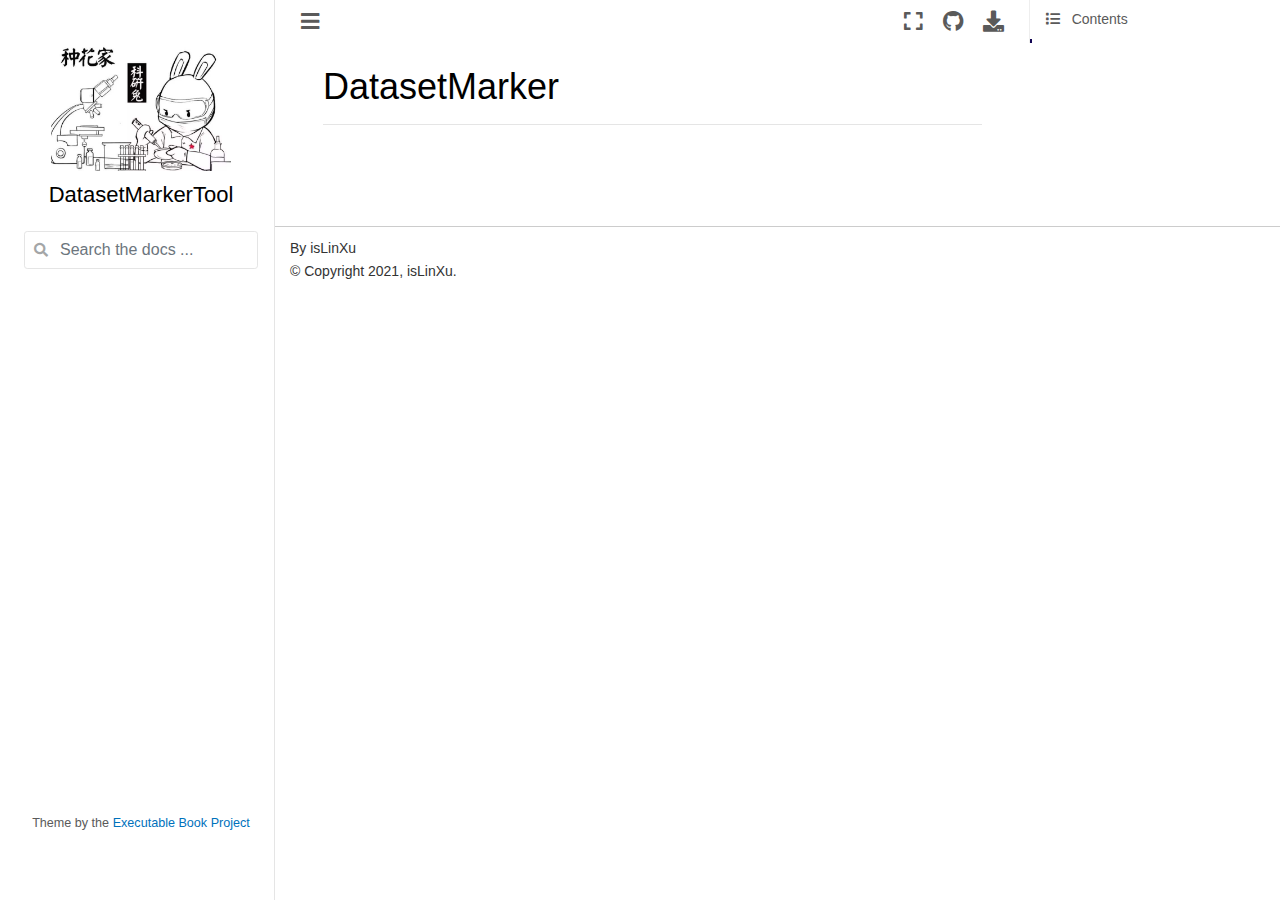
==== docs/index.html @ a0cf16d3 "docs/" ====
<!DOCTYPE html>

<html>
  <head>
    <meta charset="utf-8" />
    <meta name="viewport" content="width=device-width, initial-scale=1.0" /><meta name="generator" content="Docutils 0.17.1: http://docutils.sourceforge.net/" />

    <title>DatasetMarker &#8212; DatasetMarkerTool</title>
    
  <!-- Loaded before other Sphinx assets -->
  <link href="_static/styles/theme.css?digest=1999514e3f237ded88cf" rel="stylesheet">
<link href="_static/styles/pydata-sphinx-theme.css?digest=1999514e3f237ded88cf" rel="stylesheet">

    
  <link rel="stylesheet"
    href="_static/vendor/fontawesome/5.13.0/css/all.min.css">
  <link rel="preload" as="font" type="font/woff2" crossorigin
    href="_static/vendor/fontawesome/5.13.0/webfonts/fa-solid-900.woff2">
  <link rel="preload" as="font" type="font/woff2" crossorigin
    href="_static/vendor/fontawesome/5.13.0/webfonts/fa-brands-400.woff2">

    <link rel="stylesheet" type="text/css" href="_static/pygments.css" />
    <link rel="stylesheet" href="_static/styles/sphinx-book-theme.css?digest=5115cc725059bd94278eecd172e13a965bf8f5a9" type="text/css" />
    <link rel="stylesheet" type="text/css" href="_static/mystnb.css" />
    <link rel="stylesheet" type="text/css" href="_static/togglebutton.css" />
    <link rel="stylesheet" type="text/css" href="_static/plot_directive.css" />
    
  <!-- Pre-loaded scripts that we'll load fully later -->
  <link rel="preload" as="script" href="_static/scripts/pydata-sphinx-theme.js?digest=1999514e3f237ded88cf">

    <script data-url_root="./" id="documentation_options" src="_static/documentation_options.js"></script>
    <script src="_static/jquery.js"></script>
    <script src="_static/underscore.js"></script>
    <script src="_static/doctools.js"></script>
    <script>let toggleHintShow = 'Click to show';</script>
    <script>let toggleHintHide = 'Click to hide';</script>
    <script>let toggleOpenOnPrint = 'true';</script>
    <script src="_static/togglebutton.js"></script>
    <script src="_static/scripts/sphinx-book-theme.js?digest=9c920249402e914e316237a7dbc6769907cce411"></script>
    <script>var togglebuttonSelector = '.toggle, .admonition.dropdown, .tag_hide_input div.cell_input, .tag_hide-input div.cell_input, .tag_hide_output div.cell_output, .tag_hide-output div.cell_output, .tag_hide_cell.cell, .tag_hide-cell.cell';</script>
    <link rel="shortcut icon" href="_static/panda.png"/>
    <link rel="index" title="Index" href="genindex.html" />
    <link rel="search" title="Search" href="search.html" />
    <meta name="viewport" content="width=device-width, initial-scale=1" />
    <meta name="docsearch:language" content="None">
    

    <!-- Google Analytics -->
    
  </head>
  <body data-spy="scroll" data-target="#bd-toc-nav" data-offset="60">
<!-- Checkboxes to toggle the left sidebar -->
<input type="checkbox" class="sidebar-toggle" name="__navigation" id="__navigation" aria-label="Toggle navigation sidebar">
<label class="overlay overlay-navbar" for="__navigation">
    <div class="visually-hidden">Toggle navigation sidebar</div>
</label>
<!-- Checkboxes to toggle the in-page toc -->
<input type="checkbox" class="sidebar-toggle" name="__page-toc" id="__page-toc" aria-label="Toggle in-page Table of Contents">
<label class="overlay overlay-pagetoc" for="__page-toc">
    <div class="visually-hidden">Toggle in-page Table of Contents</div>
</label>
<!-- Headers at the top -->
<div class="announcement header-item noprint"></div>
<div class="header header-item noprint"></div>

    
    <div class="container-fluid" id="banner"></div>

    

    <div class="container-xl">
      <div class="row">
          
<!-- Sidebar -->
<div class="bd-sidebar noprint" id="site-navigation">
    <div class="bd-sidebar__content">
        <div class="bd-sidebar__top"><div class="navbar-brand-box">
    <a class="navbar-brand text-wrap" href="#">
      
        <!-- `logo` is deprecated in Sphinx 4.0, so remove this when we stop supporting 3 -->
        
      
      
      <img src="_static/logo.png" class="logo" alt="logo">
      
      
      <h1 class="site-logo" id="site-title">DatasetMarkerTool</h1>
      
    </a>
</div><form class="bd-search d-flex align-items-center" action="search.html" method="get">
  <i class="icon fas fa-search"></i>
  <input type="search" class="form-control" name="q" id="search-input" placeholder="Search the docs ..." aria-label="Search the docs ..." autocomplete="off" >
</form><nav class="bd-links" id="bd-docs-nav" aria-label="Main">
    <div class="bd-toc-item active">
        
    </div>
</nav></div>
        <div class="bd-sidebar__bottom">
             <!-- To handle the deprecated key -->
            
            <div class="navbar_extra_footer">
            Theme by the <a href="https://ebp.jupyterbook.org">Executable Book Project</a>
            </div>
            
        </div>
    </div>
    <div id="rtd-footer-container"></div>
</div>


          


          
<!-- A tiny helper pixel to detect if we've scrolled -->
<div class="sbt-scroll-pixel-helper"></div>
<!-- Main content -->
<div class="col py-0 content-container">
    
    <div class="header-article row sticky-top noprint">
        



<div class="col py-1 d-flex header-article-main">
    <div class="header-article__left">
        
        <label for="__navigation"
  class="headerbtn"
  data-toggle="tooltip"
data-placement="right"
title="Toggle navigation"
>
  

<span class="headerbtn__icon-container">
  <i class="fas fa-bars"></i>
  </span>

</label>

        
    </div>
    <div class="header-article__right">
<button onclick="toggleFullScreen()"
  class="headerbtn"
  data-toggle="tooltip"
data-placement="bottom"
title="Fullscreen mode"
>
  

<span class="headerbtn__icon-container">
  <i class="fas fa-expand"></i>
  </span>

</button>

<div class="menu-dropdown menu-dropdown-repository-buttons">
  <button class="headerbtn menu-dropdown__trigger"
      aria-label="Source repositories">
      <i class="fab fa-github"></i>
  </button>
  <div class="menu-dropdown__content">
    <ul>
      <li>
        <a href="https://github.com/isLinXu/survey-read-notes"
   class="headerbtn"
   data-toggle="tooltip"
data-placement="left"
title="Source repository"
>
  

<span class="headerbtn__icon-container">
  <i class="fab fa-github"></i>
  </span>
<span class="headerbtn__text-container">repository</span>
</a>

      </li>
      
      <li>
        <a href="https://github.com/isLinXu/survey-read-notes/issues/new?title=Issue%20on%20page%20%2Findex.html&body=Your%20issue%20content%20here."
   class="headerbtn"
   data-toggle="tooltip"
data-placement="left"
title="Open an issue"
>
  

<span class="headerbtn__icon-container">
  <i class="fas fa-lightbulb"></i>
  </span>
<span class="headerbtn__text-container">open issue</span>
</a>

      </li>
      
      <li>
        <a href="https://github.com/isLinXu/survey-read-notes/edit/master/index.md"
   class="headerbtn"
   data-toggle="tooltip"
data-placement="left"
title="Edit this page"
>
  

<span class="headerbtn__icon-container">
  <i class="fas fa-pencil-alt"></i>
  </span>
<span class="headerbtn__text-container">suggest edit</span>
</a>

      </li>
      
    </ul>
  </div>
</div>

<div class="menu-dropdown menu-dropdown-download-buttons">
  <button class="headerbtn menu-dropdown__trigger"
      aria-label="Download this page">
      <i class="fas fa-download"></i>
  </button>
  <div class="menu-dropdown__content">
    <ul>
      <li>
        <a href="_sources/index.md.txt"
   class="headerbtn"
   data-toggle="tooltip"
data-placement="left"
title="Download source file"
>
  

<span class="headerbtn__icon-container">
  <i class="fas fa-file"></i>
  </span>
<span class="headerbtn__text-container">.md</span>
</a>

      </li>
      
      <li>
        
<button onclick="printPdf(this)"
  class="headerbtn"
  data-toggle="tooltip"
data-placement="left"
title="Print to PDF"
>
  

<span class="headerbtn__icon-container">
  <i class="fas fa-file-pdf"></i>
  </span>
<span class="headerbtn__text-container">.pdf</span>
</button>

      </li>
      
    </ul>
  </div>
</div>
<label for="__page-toc"
  class="headerbtn headerbtn-page-toc"
  
>
  

<span class="headerbtn__icon-container">
  <i class="fas fa-list"></i>
  </span>

</label>

    </div>
</div>

<!-- Table of contents -->
<div class="col-md-3 bd-toc show noprint">
    <div class="tocsection onthispage pt-5 pb-3">
        <i class="fas fa-list"></i> Contents
    </div>
    <nav id="bd-toc-nav" aria-label="Page">
        <ul class="visible nav section-nav flex-column">
 <li class="toc-h2 nav-item toc-entry">
  <a class="reference internal nav-link" href="#id1">
  </a>
 </li>
</ul>

    </nav>
</div>
    </div>
    <div class="article row">
        <div class="col pl-md-3 pl-lg-5 content-container">
            <!-- Table of contents that is only displayed when printing the page -->
            <div id="jb-print-docs-body" class="onlyprint">
                <h1>DatasetMarker</h1>
                <!-- Table of contents -->
                <div id="print-main-content">
                    <div id="jb-print-toc">
                        
                        <div>
                            <h2> Contents </h2>
                        </div>
                        <nav aria-label="Page">
                            <ul class="visible nav section-nav flex-column">
 <li class="toc-h2 nav-item toc-entry">
  <a class="reference internal nav-link" href="#id1">
  </a>
 </li>
</ul>

                        </nav>
                    </div>
                </div>
            </div>
            <main id="main-content" role="main">
                
              <div>
                
  <section id="datasetmarker">
<h1>DatasetMarker<a class="headerlink" href="#datasetmarker" title="Permalink to this headline">#</a></h1>
<hr class="docutils" />
<section id="id1">
<h2><a class="headerlink" href="#id1" title="Permalink to this headline">#</a></h2>
<div class="toctree-wrapper compound">
</div>
</section>
</section>


              </div>
              
            </main>
            <footer class="footer-article noprint">
                
    <!-- Previous / next buttons -->
<div class='prev-next-area'>
</div>
            </footer>
        </div>
    </div>
    <div class="footer-content row">
        <footer class="col footer"><p>
  
    By isLinXu<br/>
  
      &copy; Copyright 2021, isLinXu.<br/>
</p>
        </footer>
    </div>
    
</div>


      </div>
    </div>
  
  <!-- Scripts loaded after <body> so the DOM is not blocked -->
  <script src="_static/scripts/pydata-sphinx-theme.js?digest=1999514e3f237ded88cf"></script>


  </body>
</html>
---- docs/_static/styles/theme.css ----
/* Provided by Sphinx's 'basic' theme, and included in the final set of assets */
@import "../basic.css";

:root {
  /*****************************************************************************
  * Theme config
  **/
  --pst-header-height: 60px;

  /*****************************************************************************
  * Font size
  **/
  --pst-font-size-base: 15px; /* base font size - applied at body / html level */

  /* heading font sizes */
  --pst-font-size-h1: 36px;
  --pst-font-size-h2: 32px;
  --pst-font-size-h3: 26px;
  --pst-font-size-h4: 21px;
  --pst-font-size-h5: 18px;
  --pst-font-size-h6: 16px;

  /* smaller then heading font sizes*/
  --pst-font-size-milli: 12px;

  --pst-sidebar-font-size: 0.9em;
  --pst-sidebar-caption-font-size: 0.9em;

  /*****************************************************************************
  * Font family
  **/
  /* These are adapted from https://systemfontstack.com/ */
  --pst-font-family-base-system: -apple-system, BlinkMacSystemFont, Segoe UI,
    "Helvetica Neue", Arial, sans-serif, Apple Color Emoji, Segoe UI Emoji,
    Segoe UI Symbol;
  --pst-font-family-monospace-system: "SFMono-Regular", Menlo, Consolas, Monaco,
    Liberation Mono, Lucida Console, monospace;

  --pst-font-family-base: var(--pst-font-family-base-system);
  --pst-font-family-heading: var(--pst-font-family-base);
  --pst-font-family-monospace: var(--pst-font-family-monospace-system);

  /*****************************************************************************
  * Color
  *
  * Colors are defined in rgb string way, "red, green, blue"
  **/
  --pst-color-primary: 19, 6, 84;
  --pst-color-success: 40, 167, 69;
  --pst-color-info: 0, 123, 255; /*23, 162, 184;*/
  --pst-color-warning: 255, 193, 7;
  --pst-color-danger: 220, 53, 69;
  --pst-color-text-base: 51, 51, 51;

  --pst-color-h1: var(--pst-color-primary);
  --pst-color-h2: var(--pst-color-primary);
  --pst-color-h3: var(--pst-color-text-base);
  --pst-color-h4: var(--pst-color-text-base);
  --pst-color-h5: var(--pst-color-text-base);
  --pst-color-h6: var(--pst-color-text-base);
  --pst-color-paragraph: var(--pst-color-text-base);
  --pst-color-link: 0, 91, 129;
  --pst-color-link-hover: 227, 46, 0;
  --pst-color-headerlink: 198, 15, 15;
  --pst-color-headerlink-hover: 255, 255, 255;
  --pst-color-preformatted-text: 34, 34, 34;
  --pst-color-preformatted-background: 250, 250, 250;
  --pst-color-inline-code: 232, 62, 140;

  --pst-color-active-navigation: 19, 6, 84;
  --pst-color-navbar-link: 77, 77, 77;
  --pst-color-navbar-link-hover: var(--pst-color-active-navigation);
  --pst-color-navbar-link-active: var(--pst-color-active-navigation);
  --pst-color-sidebar-link: 77, 77, 77;
  --pst-color-sidebar-link-hover: var(--pst-color-active-navigation);
  --pst-color-sidebar-link-active: var(--pst-color-active-navigation);
  --pst-color-sidebar-expander-background-hover: 244, 244, 244;
  --pst-color-sidebar-caption: 77, 77, 77;
  --pst-color-toc-link: 119, 117, 122;
  --pst-color-toc-link-hover: var(--pst-color-active-navigation);
  --pst-color-toc-link-active: var(--pst-color-active-navigation);

  /*****************************************************************************
  * Icon
  **/

  /* font awesome icons*/
  --pst-icon-check-circle: "\f058";
  --pst-icon-info-circle: "\f05a";
  --pst-icon-exclamation-triangle: "\f071";
  --pst-icon-exclamation-circle: "\f06a";
  --pst-icon-times-circle: "\f057";
  --pst-icon-lightbulb: "\f0eb";

  /*****************************************************************************
  * Admonitions
  **/

  --pst-color-admonition-default: var(--pst-color-info);
  --pst-color-admonition-note: var(--pst-color-info);
  --pst-color-admonition-attention: var(--pst-color-warning);
  --pst-color-admonition-caution: var(--pst-color-warning);
  --pst-color-admonition-warning: var(--pst-color-warning);
  --pst-color-admonition-danger: var(--pst-color-danger);
  --pst-color-admonition-error: var(--pst-color-danger);
  --pst-color-admonition-hint: var(--pst-color-success);
  --pst-color-admonition-tip: var(--pst-color-success);
  --pst-color-admonition-important: var(--pst-color-success);

  --pst-icon-admonition-default: var(--pst-icon-info-circle);
  --pst-icon-admonition-note: var(--pst-icon-info-circle);
  --pst-icon-admonition-attention: var(--pst-icon-exclamation-circle);
  --pst-icon-admonition-caution: var(--pst-icon-exclamation-triangle);
  --pst-icon-admonition-warning: var(--pst-icon-exclamation-triangle);
  --pst-icon-admonition-danger: var(--pst-icon-exclamation-triangle);
  --pst-icon-admonition-error: var(--pst-icon-times-circle);
  --pst-icon-admonition-hint: var(--pst-icon-lightbulb);
  --pst-icon-admonition-tip: var(--pst-icon-lightbulb);
  --pst-icon-admonition-important: var(--pst-icon-exclamation-circle);

  /*****************************************************************************
  * versionmodified
  **/

  --pst-color-versionmodified-default: var(--pst-color-info);
  --pst-color-versionmodified-added: var(--pst-color-success);
  --pst-color-versionmodified-changed: var(--pst-color-warning);
  --pst-color-versionmodified-deprecated: var(--pst-color-danger);

  --pst-icon-versionmodified-default: var(--pst-icon-exclamation-circle);
  --pst-icon-versionmodified-added: var(--pst-icon-exclamation-circle);
  --pst-icon-versionmodified-changed: var(--pst-icon-exclamation-circle);
  --pst-icon-versionmodified-deprecated: var(--pst-icon-exclamation-circle);
}
---- docs/_static/pygments.css ----
pre { line-height: 125%; }
td.linenos .normal { color: inherit; background-color: transparent; padding-left: 5px; padding-right: 5px; }
span.linenos { color: inherit; background-color: transparent; padding-left: 5px; padding-right: 5px; }
td.linenos .special { color: #000000; background-color: #ffffc0; padding-left: 5px; padding-right: 5px; }
span.linenos.special { color: #000000; background-color: #ffffc0; padding-left: 5px; padding-right: 5px; }
.highlight .hll { background-color: #ffffcc }
.highlight { background: #f8f8f8; }
.highlight .c { color: #8f5902; font-style: italic } /* Comment */
.highlight .err { color: #a40000; border: 1px solid #ef2929 } /* Error */
.highlight .g { color: #000000 } /* Generic */
.highlight .k { color: #204a87; font-weight: bold } /* Keyword */
.highlight .l { color: #000000 } /* Literal */
.highlight .n { color: #000000 } /* Name */
.highlight .o { color: #ce5c00; font-weight: bold } /* Operator */
.highlight .x { color: #000000 } /* Other */
.highlight .p { color: #000000; font-weight: bold } /* Punctuation */
.highlight .ch { color: #8f5902; font-style: italic } /* Comment.Hashbang */
.highlight .cm { color: #8f5902; font-style: italic } /* Comment.Multiline */
.highlight .cp { color: #8f5902; font-style: italic } /* Comment.Preproc */
.highlight .cpf { color: #8f5902; font-style: italic } /* Comment.PreprocFile */
.highlight .c1 { color: #8f5902; font-style: italic } /* Comment.Single */
.highlight .cs { color: #8f5902; font-style: italic } /* Comment.Special */
.highlight .gd { color: #a40000 } /* Generic.Deleted */
.highlight .ge { color: #000000; font-style: italic } /* Generic.Emph */
.highlight .gr { color: #ef2929 } /* Generic.Error */
.highlight .gh { color: #000080; font-weight: bold } /* Generic.Heading */
.highlight .gi { color: #00A000 } /* Generic.Inserted */
.highlight .go { color: #000000; font-style: italic } /* Generic.Output */
.highlight .gp { color: #8f5902 } /* Generic.Prompt */
.highlight .gs { color: #000000; font-weight: bold } /* Generic.Strong */
.highlight .gu { color: #800080; font-weight: bold } /* Generic.Subheading */
.highlight .gt { color: #a40000; font-weight: bold } /* Generic.Traceback */
.highlight .kc { color: #204a87; font-weight: bold } /* Keyword.Constant */
.highlight .kd { color: #204a87; font-weight: bold } /* Keyword.Declaration */
.highlight .kn { color: #204a87; font-weight: bold } /* Keyword.Namespace */
.highlight .kp { color: #204a87; font-weight: bold } /* Keyword.Pseudo */
.highlight .kr { color: #204a87; font-weight: bold } /* Keyword.Reserved */
.highlight .kt { color: #204a87; font-weight: bold } /* Keyword.Type */
.highlight .ld { color: #000000 } /* Literal.Date */
.highlight .m { color: #0000cf; font-weight: bold } /* Literal.Number */
.highlight .s { color: #4e9a06 } /* Literal.String */
.highlight .na { color: #c4a000 } /* Name.Attribute */
.highlight .nb { color: #204a87 } /* Name.Builtin */
.highlight .nc { color: #000000 } /* Name.Class */
.highlight .no { color: #000000 } /* Name.Constant */
.highlight .nd { color: #5c35cc; font-weight: bold } /* Name.Decorator */
.highlight .ni { color: #ce5c00 } /* Name.Entity */
.highlight .ne { color: #cc0000; font-weight: bold } /* Name.Exception */
.highlight .nf { color: #000000 } /* Name.Function */
.highlight .nl { color: #f57900 } /* Name.Label */
.highlight .nn { color: #000000 } /* Name.Namespace */
.highlight .nx { color: #000000 } /* Name.Other */
.highlight .py { color: #000000 } /* Name.Property */
.highlight .nt { color: #204a87; font-weight: bold } /* Name.Tag */
.highlight .nv { color: #000000 } /* Name.Variable */
.highlight .ow { color: #204a87; font-weight: bold } /* Operator.Word */
.highlight .pm { color: #000000; font-weight: bold } /* Punctuation.Marker */
.highlight .w { color: #f8f8f8 } /* Text.Whitespace */
.highlight .mb { color: #0000cf; font-weight: bold } /* Literal.Number.Bin */
.highlight .mf { color: #0000cf; font-weight: bold } /* Literal.Number.Float */
.highlight .mh { color: #0000cf; font-weight: bold } /* Literal.Number.Hex */
.highlight .mi { color: #0000cf; font-weight: bold } /* Literal.Number.Integer */
.highlight .mo { color: #0000cf; font-weight: bold } /* Literal.Number.Oct */
.highlight .sa { color: #4e9a06 } /* Literal.String.Affix */
.highlight .sb { color: #4e9a06 } /* Literal.String.Backtick */
.highlight .sc { color: #4e9a06 } /* Literal.String.Char */
.highlight .dl { color: #4e9a06 } /* Literal.String.Delimiter */
.highlight .sd { color: #8f5902; font-style: italic } /* Literal.String.Doc */
.highlight .s2 { color: #4e9a06 } /* Literal.String.Double */
.highlight .se { color: #4e9a06 } /* Literal.String.Escape */
.highlight .sh { color: #4e9a06 } /* Literal.String.Heredoc */
.highlight .si { color: #4e9a06 } /* Literal.String.Interpol */
.highlight .sx { color: #4e9a06 } /* Literal.String.Other */
.highlight .sr { color: #4e9a06 } /* Literal.String.Regex */
.highlight .s1 { color: #4e9a06 } /* Literal.String.Single */
.highlight .ss { color: #4e9a06 } /* Literal.String.Symbol */
.highlight .bp { color: #3465a4 } /* Name.Builtin.Pseudo */
.highlight .fm { color: #000000 } /* Name.Function.Magic */
.highlight .vc { color: #000000 } /* Name.Variable.Class */
.highlight .vg { color: #000000 } /* Name.Variable.Global */
.highlight .vi { color: #000000 } /* Name.Variable.Instance */
.highlight .vm { color: #000000 } /* Name.Variable.Magic */
.highlight .il { color: #0000cf; font-weight: bold } /* Literal.Number.Integer.Long */
---- docs/_static/styles/sphinx-book-theme.css ----
/*! sphinx-book-theme CSS
 * BSD 3-Clause License
 * Copyright (c) 2020, EBP
 * All rights reserved.
 *
 * This follows the 7-1 pattern described here:
 * https://sass-guidelin.es/#architecture
 */:root{--pst-font-size-base:none;--pst-color-primary:87,154,202;--pst-color-admonition-note:var(--pst-color-primary);--pst-color-admonition-default:var(--pst-color-primary);--pst-color-info:255,193,7;--pst-color-admonition-tip:var(--pst-color-info);--pst-color-admonition-hint:var(--pst-color-info);--pst-color-admonition-important:var(--pst-color-info);--pst-color-warning:245,162,82;--pst-color-danger:230,101,129;--pst-color-admonition-warning:var(--pst-color-danger);--pst-color-link:0,113,188;--sbt-font-size-regular:100%;--sbt-font-size-large:112.5%;--sbt-font-size-small-1:87.5%;--sbt-font-size-small-2:70%;--sbt-sidebar-font-size:var(--sbt-font-size-small-1);--sbt-header-article-font-size:var(--sbt-font-size-small-1);--sbt-prevnext-font-size:var(--sbt-font-size-small-1);--sbt-footer-font-size:var(--sbt-font-size-small-1)}.sbt-scroll-pixel-helper{position:absolute;width:0;height:0;top:0;left:0}.visually-hidden{clip:rect(0,0,0,0)!important;border:0!important;height:1px!important;margin:-1px!important;overflow:hidden!important;padding:0!important;position:absolute!important;white-space:nowrap!important;width:1px!important}.d-n,.onlyprint{display:none}@media print{.onlyprint{display:block!important}}@media print{.noprint{display:none!important}}.col{min-width:0}.content-container a.headerlink{opacity:0;margin-left:.2em}.content-container a.headerlink:hover{background-color:transparent;color:rgba(var(--pst-color-link),1);opacity:1!important}.content-container a,.content-container a:visited{color:rgba(var(--pst-color-link),1)}.content-container h1,.content-container h2,.content-container h3,.content-container h4,.content-container h5{color:#000}.content-container h1:hover a.headerlink,.content-container h2:hover a.headerlink,.content-container h3:hover a.headerlink,.content-container h4:hover a.headerlink,.content-container h5:hover a.headerlink{opacity:.5}.content-container h1 a.toc-backref,.content-container h2 a.toc-backref,.content-container h3 a.toc-backref,.content-container h4 a.toc-backref,.content-container h5 a.toc-backref{color:inherit}.content-container h3,.content-container h4,.content-container h5,.content-container h6{margin-top:1em}.content-container ol p,.content-container ul p{margin-bottom:0}.content-container p.centered{text-align:center}.content-container .footnote-reference,.content-container a.bibtex.internal{font-size:1em}@media print{#jb-print-docs-body{max-width:90%;margin:auto}#jb-print-docs-body h1{font-size:3em;text-align:center;margin-bottom:0}#main-content{max-width:67%!important;margin-left:5%!important;padding-top:0}#main-content h1:first-of-type{display:none}.container{min-width:0!important}h1{margin-top:1em;margin-bottom:1em}h1,h2,h3,h4{break-after:avoid;color:#000}table{break-inside:avoid}pre{word-wrap:break-word}a.headerlink{display:none}blockquote.epigraph{border:none}.footer{margin-top:1em}}body{padding-top:0!important}#main-content,#print-main-content{transition:padding .25s ease-out;padding-top:1.5em}@media (min-width:768px){#main-content{max-width:70%}}footer.footer-article{border-top:none;padding:0}footer.footer-article .prev-next-area{font-size:var(--sbt-prevnext-font-size)}footer.footer-article .prev-next-area a{margin-bottom:1em;padding-left:0;padding-right:0}@media (min-width:768px){footer.footer-article .prev-next-area{max-width:70%}}footer{font-size:var(--sbt-font-size-small-1)}.header-article{height:3em;background-color:#fff;transition:left .2s;font-size:var(--sbt-header-article-font-size)}@media (max-width:768px){.header-article{height:3.75em}}.scrolled .header-article{box-shadow:0 6px 6px -6px rgba(0,0,0,.3)}.header-article .header-article-main{height:3em}@media (max-width:768px){.header-article .header-article-main{height:3.75em}}.header-article .header-article-main .header-article__left,.header-article .header-article-main .header-article__right{display:flex;align-items:center}.header-article .header-article-main .header-article__right{margin-left:auto}.header-item{width:100%;text-align:center}.header-item:empty{display:none}.header-item.announcement{background-color:#616161;color:#fff;padding:.4em 12.5%}@media (max-width:768px){.header-item.announcement{padding:.4em 2%}}#site-navigation{padding-top:0;width:275px;font-size:var(--sbt-sidebar-font-size);top:0!important;background:#fff;border-right:1px solid rgba(0,0,0,.1);transition:margin-left .25s ease 0s,opacity .25s ease 0s,visibility .25s ease 0s;overflow-y:unset;height:100vh}@media (max-width:768px){#site-navigation{height:100%;position:fixed;width:75%;max-width:300px;font-size:1.2em;z-index:1100}}#site-navigation .bd-sidebar__content{overflow-y:auto;flex-grow:1;display:flex;flex-direction:column}#site-navigation .bd-sidebar__content::-webkit-scrollbar{width:.3rem;height:.3rem}#site-navigation .bd-sidebar__content::-webkit-scrollbar-thumb{background:#c1c1c1;border-radius:.25rem}#site-navigation .bd-sidebar__content::-webkit-scrollbar-thumb:hover{background:#a0a0a0}#site-navigation .bd-sidebar__content:not(:hover)::-webkit-scrollbar-thumb{visibility:hidden}#site-navigation .bd-sidebar__bottom,#site-navigation .bd-sidebar__top{padding:0 1rem 0 1.5rem}#site-navigation .bd-sidebar__bottom{margin-top:auto;margin-bottom:2em}#site-navigation nav ul.nav li a,#site-navigation nav ul.nav ul li a{color:#5a5a5a}#site-navigation nav ul.nav a:hover,#site-navigation nav ul.nav li.active>a,#site-navigation nav ul.nav li.active>a:hover{color:rgba(var(--pst-color-link),1)}#site-navigation nav ul.nav ul{padding-left:1rem}#site-navigation h1.site-logo{margin:.5em 0 0;font-size:1.1em;color:#000;text-align:center}#site-navigation div.navbar_extra_footer{text-align:center;font-size:.9em;color:#5a5a5a;margin-bottom:3em}#site-navigation.single-page{border-right:0}@media (min-width:768px){div.navbar-brand-box{padding-top:2em}}div.navbar-brand-box a.navbar-brand{width:100%;height:auto;flex-direction:column}div.navbar-brand-box a.navbar-brand img{display:block;height:auto;width:auto;max-height:10vh;max-width:100%;margin:0 auto}@media (min-width:768px){div.navbar-brand-box a.navbar-brand img{max-height:15vh!important}}nav.bd-links{margin-left:0;overflow-y:visible;max-height:none}nav.bd-links .toctree-l1 a,nav.bd-links p.caption{padding-left:0}.bd-toc{padding:0!important;right:-1em;height:auto;transition:margin-right .25s ease 0s,opacity .25s ease 0s,visibility .25s ease 0s}.bd-toc .toc-entry a,.bd-toc div.onthispage{color:#5a5a5a}@media (max-width:768px){.bd-toc{z-index:1100;top:0;right:0;position:fixed;height:100%;width:75%;max-width:300px;background-color:#fff;border-left:1px solid rgba(0,0,0,.1);font-size:1.4em}.bd-toc li{font-size:.8em}}.bd-toc nav{opacity:0;max-height:0;transition:opacity .2s ease,max-height .7s ease;overflow-y:hidden;background:#fff}.bd-toc nav::-webkit-scrollbar{width:.3rem;height:.3rem}.bd-toc nav::-webkit-scrollbar-thumb{background:#c1c1c1;border-radius:.25rem}.bd-toc nav::-webkit-scrollbar-thumb:hover{background:#a0a0a0}.bd-toc nav:not(:hover)::-webkit-scrollbar-thumb{visibility:hidden}.bd-toc nav a:hover,.bd-toc nav li.active>a.active{color:rgba(var(--pst-color-link),1)}.bd-toc nav li.active>a.active{border-left:2px solid rgba(var(--pst-color-link),1)}.bd-toc nav>.nav{border-left:1px solid #eee}.bd-toc nav>.nav .nav{border-left:none}.bd-toc.show nav,.bd-toc:hover nav{max-height:90vh;opacity:1;overflow-y:auto}.bd-toc.show .tocsection:after,.bd-toc:hover .tocsection:after{opacity:0}@media (max-width:768px){.bd-toc nav{max-height:90vh;opacity:1;overflow-y:auto}.bd-toc .tocsection:after{opacity:0}}.bd-toc .tocsection{padding:.5rem 0 .5rem 1rem!important}.bd-toc .tocsection:after{content:"\f107";font-family:Font Awesome\ 5 Free;font-weight:900;padding-left:.5em;transition:opacity .3s ease}.bd-toc .toc-entry a{padding:.125rem 1rem!important}.bd-toc div.editthispage{display:none}input.sidebar-toggle{display:none;position:absolute}@media (min-width:768px){input#__navigation:checked~.container-xl #site-navigation{visibility:hidden;opacity:0;margin-left:-275px}input#__navigation:checked~.container-xl #main-content{padding-left:4rem;padding-right:4rem}}@media (max-width:768px){input#__navigation:not(:checked)~.container-xl #site-navigation{visibility:hidden;opacity:0;margin-left:-75%}}@media (max-width:768px){input#__page-toc:not(:checked)~.container-xl .bd-toc{visibility:hidden;opacity:0;margin-right:-75%}}label.overlay{height:0;opacity:0;position:fixed;top:0;transition:width 0ms,height 0ms,opacity .25s ease-out;width:0}label.overlay.overlay-navbar{background-color:rgba(0,0,0,.54)}@media (max-width:768px){input:checked+label.overlay{height:100%;opacity:1;width:100%}input:checked+label.overlay.overlay-navbar{z-index:1099}input:checked+label.overlay.overlay-pagetoc{z-index:1019}}.headerbtn{justify-content:center;background-color:#fff;color:#5a5a5a;cursor:pointer;border:none;padding:.1rem .5rem;margin:0 .1rem}.headerbtn,.headerbtn span{display:flex;align-items:center}.headerbtn i,.headerbtn img{margin:auto;width:1em;text-align:center;font-size:1.5em}.menu-dropdown__content:hover,.menu-dropdown__trigger:hover+.menu-dropdown__content{visibility:visible;opacity:1}.menu-dropdown__content{position:absolute;visibility:hidden;opacity:0;transform:translateX(-75%);transition:opacity .2s ease-out;width:10rem;border-radius:.4em;box-shadow:0 3px 10px 0 rgba(0,0,0,.25);padding:.5em;background-color:#fff}.menu-dropdown__content .headerbtn{justify-content:left;padding:.1rem 0}.menu-dropdown__content ul{list-style:none;padding-left:0;margin-bottom:0}.menu-dropdown__content span{display:flex}.menu-dropdown__content span.headerbtn__icon-container{width:2em}.menu-dropdown__content span.headerbtn__text-container{flex-grow:1;margin-left:.5em}.menu-dropdown__content i,.menu-dropdown__content img{font-size:1.2em}div.header-article-main .header-article__left a,div.header-article-main .header-article__left button,div.header-article-main .header-article__left label,div.header-article-main .header-article__right a,div.header-article-main .header-article__right button,div.header-article-main .header-article__right label{color:#5a5a5a}div.header-article-main .header-article__left a:focus,div.header-article-main .header-article__left a:hover,div.header-article-main .header-article__left button:focus,div.header-article-main .header-article__left button:hover,div.header-article-main .header-article__left label:focus,div.header-article-main .header-article__left label:hover,div.header-article-main .header-article__right a:focus,div.header-article-main .header-article__right a:hover,div.header-article-main .header-article__right button:focus,div.header-article-main .header-article__right button:hover,div.header-article-main .header-article__right label:focus,div.header-article-main .header-article__right label:hover{color:#000;box-shadow:none;text-decoration:none}.headerbtn-page-toc{display:block}@media (min-width:768px){.headerbtn-page-toc{display:none}}dt:target,span.highlighted{background-color:rgba(243,119,38,.25882352941176473)}.admonition{border-radius:.4em;box-shadow:0 .2rem .5rem rgba(0,0,0,.05),0 0 .0625rem rgba(0,0,0,.1)}.admonition.seealso{border-color:#28a745}.admonition.seealso .admonition-title{background-color:rgba(40,167,70,.1)}.admonition.seealso .admonition-title:before{color:#28a745;content:"\f064"}code{font-size:87.5%!important}pre{border-radius:.4em}pre::-webkit-scrollbar{width:.3rem;height:.3rem}pre::-webkit-scrollbar-thumb{background:#c1c1c1;border-radius:.25rem}pre::-webkit-scrollbar-thumb:hover{background:#a0a0a0}div[class*=highlight-],pre{clear:none}.highlighttable .linenos{vertical-align:baseline}div.highlight{background:none;margin-bottom:1em}.cm-s-default{font-family:var(--jp-code-font-family);font-size:var(--jp-code-font-size);line-height:var(--jp-code-line-height)}.CodeMirror-focused{background-color:var(--jp-cell-editor-active-background)!important;border:var(--jp-border-width) solid var(--jp-cell-editor-active-border-color);margin:-1px}dl.field-list dd,dl.simple dd{margin-left:1.5em}dl.footnote span.fn-backref{font-size:1em;padding-left:.1em}dl.footnote dd{font-size:.9em;margin-left:3em}.footnote-reference,a.bibtex.internal{font-size:1em}dl.glossary dd{margin-left:1.5em}img{max-width:100%}img.align-center{margin-left:auto;margin-right:auto;display:block}img.align-left{clear:left;float:left;margin-right:1em}img.align-right{clear:right;float:right;margin-left:1em}div.figure{width:100%;margin-bottom:1em;text-align:center}div.figure.align-left{text-align:left}div.figure.align-left p.caption{margin-left:0}div.figure.align-right{text-align:right}div.figure.align-right p.caption{margin-right:0}div.figure p.caption{margin:.5em 10%}div.figure.margin-caption p.caption,div.figure.margin p.caption{margin:.5em 0}div.figure.margin-caption p.caption{text-align:left}div.figure span.caption-number{font-weight:700}div.figure span{font-size:.9rem}label.margin-toggle{margin-bottom:0}label.margin-toggle.marginnote-label{display:none}label.margin-toggle sup{user-select:none}@media (max-width:768px){label.margin-toggle{cursor:pointer;color:#0071bc}label.margin-toggle.marginnote-label{display:inline}label.margin-toggle.marginnote-label:after{content:"\2295"}}input.margin-toggle{display:none}@media (max-width:768px){input.margin-toggle:checked+.marginnote,input.margin-toggle:checked+.sidenote{display:block;float:left;left:1rem;clear:both;width:95%;margin:1rem 2.5%;position:relative}}span.marginnote,span.sidenote{width:40%;float:right;background-color:unset;font-size:.9em;border-left:none}span.marginnote sup,span.sidenote sup{user-select:none}@media (min-width:768px){span.marginnote,span.sidenote{border:none;width:39.85714%;margin:0 -42.85714% 0 0;clear:right}span.marginnote p.sidebar-title,span.sidenote p.sidebar-title{margin-bottom:.1em}}@media (max-width:768px){span.marginnote,span.sidenote{display:none}}.cell.tag_margin,.cell.tag_popout,aside.margin,div.margin,figure.margin{width:40%;float:right;background-color:unset;border-left:1px solid #a4a6a7;font-size:.9em}@media (min-width:768px){.cell.tag_margin,.cell.tag_popout,aside.margin,div.margin,figure.margin{border:none;width:39.85714%;margin:0 -42.85714% 0 0;clear:right}.cell.tag_margin p.sidebar-title,.cell.tag_popout p.sidebar-title,aside.margin p.sidebar-title,div.margin p.sidebar-title,figure.margin p.sidebar-title{margin-bottom:.1em}}.cell.tag_margin div.cell.tag_margin .cell_output,.cell.tag_popout div.cell.tag_margin .cell_output,aside.margin div.cell.tag_margin .cell_output,div.margin div.cell.tag_margin .cell_output,figure.margin div.cell.tag_margin .cell_output{padding-left:0}div.figure.margin-caption figcaption,div.figure.margin-caption p.caption,figure.margin-caption figcaption{width:40%;float:right;background-color:unset;border-left:1px solid #a4a6a7;font-size:.9em}@media (min-width:768px){div.figure.margin-caption figcaption,div.figure.margin-caption p.caption,figure.margin-caption figcaption{border:none;width:39.85714%;margin:0 -42.85714% 0 0;clear:right}div.figure.margin-caption figcaption p.sidebar-title,div.figure.margin-caption p.caption p.sidebar-title,figure.margin-caption figcaption p.sidebar-title{margin-bottom:.1em}}@media (min-width:768px){.full-width,.full_width,div.cell.tag_full-width,div.cell.tag_full_width{max-width:142.85714%;width:142.85714%}}.margin-caption figcaption{text-align:left}div.math{position:relative;display:flex;flex-direction:row-reverse;align-items:center}div.math .headerlink{font-size:1em;padding:0 .2em;margin-left:0}div.math .headerlink:hover{opacity:1}div.math:hover .headerlink{opacity:.5}span.eqno{font-size:1.2em;margin-left:.5em}.MathJax{overflow-x:auto;margin-right:auto!important;margin-left:auto!important;overflow-y:hidden}.MathJax::-webkit-scrollbar{width:.3rem;height:.3rem}.MathJax::-webkit-scrollbar-thumb{background:#c1c1c1;border-radius:.25rem}.MathJax::-webkit-scrollbar-thumb:hover{background:#a0a0a0}p~div.math{margin-top:-1.15rem}blockquote{margin:1em;padding:.2em 1.5em;border-left:4px solid #ccc}blockquote.epigraph,blockquote.highlights,blockquote.pull-quote{font-size:1.25em;border-left:none}blockquote div>p{margin-bottom:.5em}blockquote div>p+p.attribution{font-style:normal;font-size:.9em;text-align:right;color:#6c757d;padding-right:2em}aside.sidebar:not(.margin),div.sidebar:not(.margin){background-color:unset;padding:1em;border-radius:.4em;border-color:#aaa}@media (min-width:992px){aside.sidebar:not(.margin),div.sidebar:not(.margin){width:65%;margin:0 -35% 0 3%}}div.tableofcontents-wrapper p.caption{font-weight:600!important;margin-bottom:0!important}div.toctree-wrapper p.caption{font-size:1.4em}div.toctree-wrapper>ul{padding-left:1.5em}div.toctree-wrapper>ul>li>a{font-size:1.1em}div.contents{border-radius:.4em;padding:1em 1em 2em}div.contents p.topic-title{font-size:1.5em;padding:0 0 0 .5em;margin-bottom:0}div.contents>ul{list-style:none;padding-left:1em}div.contents>ul>li>ul{padding-left:1.5em}div.contents>ul>li>p>a{font-size:1.2em;margin-bottom:.5em}@media print{#jb-print-toc{margin-bottom:1.5rem}#jb-print-toc .section-nav{border-left:0;list-style-type:disc;margin-left:3em}#jb-print-toc .section-nav a{text-decoration:none;padding-left:0}#jb-print-toc .section-nav li{display:list-item!important}#jb-print-toc .section-nav .nav{display:none}}ul.ablog-archive,ul.postlist{padding-left:0}ul.postlist>li>p:first-child{font-size:1.5em}ul.postlist li+li{margin-top:2em}ul.postlist li>p>a{font-style:normal;font-size:1.3em}div.bd-sidebar h2{font-size:1.5em}div.bd-sidebar h3{font-size:1.4em}div.bd-sidebar>ul{list-style:none;padding-left:0}@media only print{div.utterances,hypothesis-sidebar{display:none}}div.cell div.highlight{margin-bottom:0}div.cell div.cell_input,div.cell div.cell_output pre{border-radius:.4em;border:1px solid #ccc}div.cell div.cell_output{padding-right:0}div.cell.tag_output_scroll div.cell_output,div.cell.tag_scroll-output div.cell_output{max-height:24em;overflow-y:auto}div.cell.tag_output_scroll div.cell_output::-webkit-scrollbar,div.cell.tag_scroll-output div.cell_output::-webkit-scrollbar{width:.3rem;height:.3rem}div.cell.tag_output_scroll div.cell_output::-webkit-scrollbar-thumb,div.cell.tag_scroll-output div.cell_output::-webkit-scrollbar-thumb{background:#c1c1c1;border-radius:.25rem}div.cell.tag_output_scroll div.cell_output::-webkit-scrollbar-thumb:hover,div.cell.tag_scroll-output div.cell_output::-webkit-scrollbar-thumb:hover{background:#a0a0a0}@media print{div.cell.tag_output_scroll div.cell_output,div.cell.tag_scroll-output div.cell_output{max-height:unset;overflow-y:visible}}div.cell.tag_scroll-input div.cell_input{max-height:24em;overflow-y:auto}div.cell.tag_scroll-input div.cell_input::-webkit-scrollbar{width:.3rem;height:.3rem}div.cell.tag_scroll-input div.cell_input::-webkit-scrollbar-thumb{background:#c1c1c1;border-radius:.25rem}div.cell.tag_scroll-input div.cell_input::-webkit-scrollbar-thumb:hover{background:#a0a0a0}@media print{div.cell.tag_scroll-input div.cell_input{max-height:unset;overflow-y:visible}}div.sphinx-tabs>div.sphinx-menu{padding:0}div.sphinx-tabs>div.sphinx-menu>a.item{width:auto;margin:0 0 -1px}.bd-sidebar div#rtd-footer-container{position:sticky;bottom:0}.bd-sidebar .rst-versions.rst-badge{position:unset;font-size:.9em}.bd-sidebar .rst-versions.rst-badge .rst-current-version{display:flex;align-items:center;gap:.2rem;height:2.5rem;transition:background-color .2s ease-out;background-color:#fff;color:#5a5a5a;border-top:1px solid rgba(0,0,0,.1)}@media (max-width:768px){.bd-sidebar .rst-versions.rst-badge .rst-current-version{height:3rem}}.bd-sidebar .rst-versions.rst-badge .rst-current-version:hover{background-color:rgba(var(--pst-color-sidebar-expander-background-hover),1);cursor:pointer}.bd-sidebar .rst-versions.rst-badge .rst-current-version .fa{color:#5a5a5a}.bd-sidebar .rst-versions.rst-badge .rst-current-version .fa-book{float:unset;margin-right:auto}.bd-sidebar .rst-versions.rst-badge .rst-current-version .fa-book:after{content:"Read the Docs";font-family:sans-serif;font-weight:700;margin-left:.2em}.bd-sidebar .rst-versions.rst-badge .rst-other-versions dt{color:#ccc}.thebelab-cell{border:none!important;margin-right:.5em!important}.thebelab-cell .thebelab-input{padding-left:10px!important}.cell.docutils.container{padding-right:0!important}button.thebe-launch-button{height:2.5em;font-size:1em}#search-documentation,#search-documentation~form,#search-documentation~p{display:none}div#search-results>h2{margin-top:0}ul.search{margin:0;list-style:none}ul.search li{background-image:none;margin-bottom:1em;padding:0 0 1em;border-bottom:1px solid rgba(0,0,0,.1)}ul.search li>a{font-size:1.2em}ul.search li div.context,ul.search li p.context{margin:.5em 0 0}ul.search li div.context a:before,ul.search li p.context a:before{content:"#";padding-right:.2em;color:#aaa}
---- docs/_static/mystnb.css ----
/* Whole cell */
div.container.cell {
  padding-left: 0;
  margin-bottom: 1em;
}

/* Removing all background formatting so we can control at the div level */
.cell_input div.highlight, .cell_output pre, .cell_input pre, .cell_output .output {
  border: none;
  box-shadow: none;
}

.cell_output .output pre, .cell_input pre {
  margin: 0px;
}

/* Input cells */
div.cell div.cell_input {
  padding-left: 0em;
  padding-right: 0em;
  border: 1px #ccc solid;
  background-color: #f7f7f7;
  border-left-color: green;
  border-left-width: medium;
}

div.cell_input > div, div.cell_output div.output > div.highlight {
  margin: 0em !important;
  border: none !important;
}

/* All cell outputs */
.cell_output {
  padding-left: 1em;
  padding-right: 0em;
  margin-top: 1em;
}

/* Text outputs from cells */
.cell_output .output.text_plain,
.cell_output .output.traceback,
.cell_output .output.stream,
.cell_output .output.stderr
  {
  background: #fcfcfc;
  margin-top: 1em;
  margin-bottom: 0em;
  box-shadow: none;
}

.cell_output .output.text_plain,
.cell_output .output.stream,
.cell_output .output.stderr {
  border: 1px solid #f7f7f7;
}

.cell_output .output.stderr {
  background: #fdd;
}

.cell_output .output.traceback {
  border: 1px solid #ffd6d6;
}

/* Math align to the left */
.cell_output .MathJax_Display {
  text-align: left !important;
}

/* Pandas tables. Pulled from the Jupyter / nbsphinx CSS */
div.cell_output table {
    border: none;
    border-collapse: collapse;
    border-spacing: 0;
    color: black;
    font-size: 1em;
    table-layout: fixed;
  }
  div.cell_output thead {
    border-bottom: 1px solid black;
    vertical-align: bottom;
  }
  div.cell_output tr,
  div.cell_output th,
  div.cell_output td {
    text-align: right;
    vertical-align: middle;
    padding: 0.5em 0.5em;
    line-height: normal;
    white-space: normal;
    max-width: none;
    border: none;
  }
  div.cell_output th {
    font-weight: bold;
  }
  div.cell_output tbody tr:nth-child(odd) {
    background: #f5f5f5;
  }
  div.cell_output tbody tr:hover {
    background: rgba(66, 165, 245, 0.2);
  }

/** source code line numbers **/
span.linenos {
  opacity: 0.5;
}

/* Inline text from `paste` operation */

span.pasted-text {
  font-weight: bold;
}

span.pasted-inline img {
  max-height: 2em;
}

tbody span.pasted-inline img {
  max-height: none;
}

/* Font colors for translated ANSI escape sequences
Color values are copied from Jupyter Notebook
https://github.com/jupyter/notebook/blob/52581f8eda9b319eb0390ac77fe5903c38f81e3e/notebook/static/notebook/less/ansicolors.less#L14-L21
Background colors from
https://nbsphinx.readthedocs.io/en/latest/code-cells.html#ANSI-Colors
*/
div.highlight .-Color-Bold {
  font-weight: bold;
}
div.highlight .-Color[class*=-Black] {
  color :#3E424D
}
div.highlight .-Color[class*=-Red] {
  color: #E75C58
}
div.highlight .-Color[class*=-Green] {
  color: #00A250
}
div.highlight .-Color[class*=-Yellow] {
  color: #DDB62B
}
div.highlight .-Color[class*=-Blue] {
  color: #208FFB
}
div.highlight .-Color[class*=-Magenta] {
  color: #D160C4
}
div.highlight .-Color[class*=-Cyan] {
  color: #60C6C8
}
div.highlight .-Color[class*=-White] {
  color: #C5C1B4
}
div.highlight .-Color[class*=-BGBlack] {
  background-color: #3E424D
}
div.highlight .-Color[class*=-BGRed] {
  background-color: #E75C58
}
div.highlight .-Color[class*=-BGGreen] {
  background-color: #00A250
}
div.highlight .-Color[class*=-BGYellow] {
  background-color: #DDB62B
}
div.highlight .-Color[class*=-BGBlue] {
  background-color: #208FFB
}
div.highlight .-Color[class*=-BGMagenta] {
  background-color: #D160C4
}
div.highlight .-Color[class*=-BGCyan] {
  background-color: #60C6C8
}
div.highlight .-Color[class*=-BGWhite] {
  background-color: #C5C1B4
}

/* Font colors for 8-bit ANSI */

div.highlight .-Color[class*=-C0] {
  color: #000000
}
div.highlight .-Color[class*=-BGC0] {
  background-color: #000000
}
div.highlight .-Color[class*=-C1] {
  color: #800000
}
div.highlight .-Color[class*=-BGC1] {
  background-color: #800000
}
div.highlight .-Color[class*=-C2] {
  color: #008000
}
div.highlight .-Color[class*=-BGC2] {
  background-color: #008000
}
div.highlight .-Color[class*=-C3] {
  color: #808000
}
div.highlight .-Color[class*=-BGC3] {
  background-color: #808000
}
div.highlight .-Color[class*=-C4] {
  color: #000080
}
div.highlight .-Color[class*=-BGC4] {
  background-color: #000080
}
div.highlight .-Color[class*=-C5] {
  color: #800080
}
div.highlight .-Color[class*=-BGC5] {
  background-color: #800080
}
div.highlight .-Color[class*=-C6] {
  color: #008080
}
div.highlight .-Color[class*=-BGC6] {
  background-color: #008080
}
div.highlight .-Color[class*=-C7] {
  color: #C0C0C0
}
div.highlight .-Color[class*=-BGC7] {
  background-color: #C0C0C0
}
div.highlight .-Color[class*=-C8] {
  color: #808080
}
div.highlight .-Color[class*=-BGC8] {
  background-color: #808080
}
div.highlight .-Color[class*=-C9] {
  color: #FF0000
}
div.highlight .-Color[class*=-BGC9] {
  background-color: #FF0000
}
div.highlight .-Color[class*=-C10] {
  color: #00FF00
}
div.highlight .-Color[class*=-BGC10] {
  background-color: #00FF00
}
div.highlight .-Color[class*=-C11] {
  color: #FFFF00
}
div.highlight .-Color[class*=-BGC11] {
  background-color: #FFFF00
}
div.highlight .-Color[class*=-C12] {
  color: #0000FF
}
div.highlight .-Color[class*=-BGC12] {
  background-color: #0000FF
}
div.highlight .-Color[class*=-C13] {
  color: #FF00FF
}
div.highlight .-Color[class*=-BGC13] {
  background-color: #FF00FF
}
div.highlight .-Color[class*=-C14] {
  color: #00FFFF
}
div.highlight .-Color[class*=-BGC14] {
  background-color: #00FFFF
}
div.highlight .-Color[class*=-C15] {
  color: #FFFFFF
}
div.highlight .-Color[class*=-BGC15] {
  background-color: #FFFFFF
}
div.highlight .-Color[class*=-C16] {
  color: #000000
}
div.highlight .-Color[class*=-BGC16] {
  background-color: #000000
}
div.highlight .-Color[class*=-C17] {
  color: #00005F
}
div.highlight .-Color[class*=-BGC17] {
  background-color: #00005F
}
div.highlight .-Color[class*=-C18] {
  color: #000087
}
div.highlight .-Color[class*=-BGC18] {
  background-color: #000087
}
div.highlight .-Color[class*=-C19] {
  color: #0000AF
}
div.highlight .-Color[class*=-BGC19] {
  background-color: #0000AF
}
div.highlight .-Color[class*=-C20] {
  color: #0000D7
}
div.highlight .-Color[class*=-BGC20] {
  background-color: #0000D7
}
div.highlight .-Color[class*=-C21] {
  color: #0000FF
}
div.highlight .-Color[class*=-BGC21] {
  background-color: #0000FF
}
div.highlight .-Color[class*=-C22] {
  color: #005F00
}
div.highlight .-Color[class*=-BGC22] {
  background-color: #005F00
}
div.highlight .-Color[class*=-C23] {
  color: #005F5F
}
div.highlight .-Color[class*=-BGC23] {
  background-color: #005F5F
}
div.highlight .-Color[class*=-C24] {
  color: #005F87
}
div.highlight .-Color[class*=-BGC24] {
  background-color: #005F87
}
div.highlight .-Color[class*=-C25] {
  color: #005FAF
}
div.highlight .-Color[class*=-BGC25] {
  background-color: #005FAF
}
div.highlight .-Color[class*=-C26] {
  color: #005FD7
}
div.highlight .-Color[class*=-BGC26] {
  background-color: #005FD7
}
div.highlight .-Color[class*=-C27] {
  color: #005FFF
}
div.highlight .-Color[class*=-BGC27] {
  background-color: #005FFF
}
div.highlight .-Color[class*=-C28] {
  color: #008700
}
div.highlight .-Color[class*=-BGC28] {
  background-color: #008700
}
div.highlight .-Color[class*=-C29] {
  color: #00875F
}
div.highlight .-Color[class*=-BGC29] {
  background-color: #00875F
}
div.highlight .-Color[class*=-C30] {
  color: #008787
}
div.highlight .-Color[class*=-BGC30] {
  background-color: #008787
}
div.highlight .-Color[class*=-C31] {
  color: #0087AF
}
div.highlight .-Color[class*=-BGC31] {
  background-color: #0087AF
}
div.highlight .-Color[class*=-C32] {
  color: #0087D7
}
div.highlight .-Color[class*=-BGC32] {
  background-color: #0087D7
}
div.highlight .-Color[class*=-C33] {
  color: #0087FF
}
div.highlight .-Color[class*=-BGC33] {
  background-color: #0087FF
}
div.highlight .-Color[class*=-C34] {
  color: #00AF00
}
div.highlight .-Color[class*=-BGC34] {
  background-color: #00AF00
}
div.highlight .-Color[class*=-C35] {
  color: #00AF5F
}
div.highlight .-Color[class*=-BGC35] {
  background-color: #00AF5F
}
div.highlight .-Color[class*=-C36] {
  color: #00AF87
}
div.highlight .-Color[class*=-BGC36] {
  background-color: #00AF87
}
div.highlight .-Color[class*=-C37] {
  color: #00AFAF
}
div.highlight .-Color[class*=-BGC37] {
  background-color: #00AFAF
}
div.highlight .-Color[class*=-C38] {
  color: #00AFD7
}
div.highlight .-Color[class*=-BGC38] {
  background-color: #00AFD7
}
div.highlight .-Color[class*=-C39] {
  color: #00AFFF
}
div.highlight .-Color[class*=-BGC39] {
  background-color: #00AFFF
}
div.highlight .-Color[class*=-C40] {
  color: #00D700
}
div.highlight .-Color[class*=-BGC40] {
  background-color: #00D700
}
div.highlight .-Color[class*=-C41] {
  color: #00D75F
}
div.highlight .-Color[class*=-BGC41] {
  background-color: #00D75F
}
div.highlight .-Color[class*=-C42] {
  color: #00D787
}
div.highlight .-Color[class*=-BGC42] {
  background-color: #00D787
}
div.highlight .-Color[class*=-C43] {
  color: #00D7AF
}
div.highlight .-Color[class*=-BGC43] {
  background-color: #00D7AF
}
div.highlight .-Color[class*=-C44] {
  color: #00D7D7
}
div.highlight .-Color[class*=-BGC44] {
  background-color: #00D7D7
}
div.highlight .-Color[class*=-C45] {
  color: #00D7FF
}
div.highlight .-Color[class*=-BGC45] {
  background-color: #00D7FF
}
div.highlight .-Color[class*=-C46] {
  color: #00FF00
}
div.highlight .-Color[class*=-BGC46] {
  background-color: #00FF00
}
div.highlight .-Color[class*=-C47] {
  color: #00FF5F
}
div.highlight .-Color[class*=-BGC47] {
  background-color: #00FF5F
}
div.highlight .-Color[class*=-C48] {
  color: #00FF87
}
div.highlight .-Color[class*=-BGC48] {
  background-color: #00FF87
}
div.highlight .-Color[class*=-C49] {
  color: #00FFAF
}
div.highlight .-Color[class*=-BGC49] {
  background-color: #00FFAF
}
div.highlight .-Color[class*=-C50] {
  color: #00FFD7
}
div.highlight .-Color[class*=-BGC50] {
  background-color: #00FFD7
}
div.highlight .-Color[class*=-C51] {
  color: #00FFFF
}
div.highlight .-Color[class*=-BGC51] {
  background-color: #00FFFF
}
div.highlight .-Color[class*=-C52] {
  color: #5F0000
}
div.highlight .-Color[class*=-BGC52] {
  background-color: #5F0000
}
div.highlight .-Color[class*=-C53] {
  color: #5F005F
}
div.highlight .-Color[class*=-BGC53] {
  background-color: #5F005F
}
div.highlight .-Color[class*=-C54] {
  color: #5F0087
}
div.highlight .-Color[class*=-BGC54] {
  background-color: #5F0087
}
div.highlight .-Color[class*=-C55] {
  color: #5F00AF
}
div.highlight .-Color[class*=-BGC55] {
  background-color: #5F00AF
}
div.highlight .-Color[class*=-C56] {
  color: #5F00D7
}
div.highlight .-Color[class*=-BGC56] {
  background-color: #5F00D7
}
div.highlight .-Color[class*=-C57] {
  color: #5F00FF
}
div.highlight .-Color[class*=-BGC57] {
  background-color: #5F00FF
}
div.highlight .-Color[class*=-C58] {
  color: #5F5F00
}
div.highlight .-Color[class*=-BGC58] {
  background-color: #5F5F00
}
div.highlight .-Color[class*=-C59] {
  color: #5F5F5F
}
div.highlight .-Color[class*=-BGC59] {
  background-color: #5F5F5F
}
div.highlight .-Color[class*=-C60] {
  color: #5F5F87
}
div.highlight .-Color[class*=-BGC60] {
  background-color: #5F5F87
}
div.highlight .-Color[class*=-C61] {
  color: #5F5FAF
}
div.highlight .-Color[class*=-BGC61] {
  background-color: #5F5FAF
}
div.highlight .-Color[class*=-C62] {
  color: #5F5FD7
}
div.highlight .-Color[class*=-BGC62] {
  background-color: #5F5FD7
}
div.highlight .-Color[class*=-C63] {
  color: #5F5FFF
}
div.highlight .-Color[class*=-BGC63] {
  background-color: #5F5FFF
}
div.highlight .-Color[class*=-C64] {
  color: #5F8700
}
div.highlight .-Color[class*=-BGC64] {
  background-color: #5F8700
}
div.highlight .-Color[class*=-C65] {
  color: #5F875F
}
div.highlight .-Color[class*=-BGC65] {
  background-color: #5F875F
}
div.highlight .-Color[class*=-C66] {
  color: #5F8787
}
div.highlight .-Color[class*=-BGC66] {
  background-color: #5F8787
}
div.highlight .-Color[class*=-C67] {
  color: #5F87AF
}
div.highlight .-Color[class*=-BGC67] {
  background-color: #5F87AF
}
div.highlight .-Color[class*=-C68] {
  color: #5F87D7
}
div.highlight .-Color[class*=-BGC68] {
  background-color: #5F87D7
}
div.highlight .-Color[class*=-C69] {
  color: #5F87FF
}
div.highlight .-Color[class*=-BGC69] {
  background-color: #5F87FF
}
div.highlight .-Color[class*=-C70] {
  color: #5FAF00
}
div.highlight .-Color[class*=-BGC70] {
  background-color: #5FAF00
}
div.highlight .-Color[class*=-C71] {
  color: #5FAF5F
}
div.highlight .-Color[class*=-BGC71] {
  background-color: #5FAF5F
}
div.highlight .-Color[class*=-C72] {
  color: #5FAF87
}
div.highlight .-Color[class*=-BGC72] {
  background-color: #5FAF87
}
div.highlight .-Color[class*=-C73] {
  color: #5FAFAF
}
div.highlight .-Color[class*=-BGC73] {
  background-color: #5FAFAF
}
div.highlight .-Color[class*=-C74] {
  color: #5FAFD7
}
div.highlight .-Color[class*=-BGC74] {
  background-color: #5FAFD7
}
div.highlight .-Color[class*=-C75] {
  color: #5FAFFF
}
div.highlight .-Color[class*=-BGC75] {
  background-color: #5FAFFF
}
div.highlight .-Color[class*=-C76] {
  color: #5FD700
}
div.highlight .-Color[class*=-BGC76] {
  background-color: #5FD700
}
div.highlight .-Color[class*=-C77] {
  color: #5FD75F
}
div.highlight .-Color[class*=-BGC77] {
  background-color: #5FD75F
}
div.highlight .-Color[class*=-C78] {
  color: #5FD787
}
div.highlight .-Color[class*=-BGC78] {
  background-color: #5FD787
}
div.highlight .-Color[class*=-C79] {
  color: #5FD7AF
}
div.highlight .-Color[class*=-BGC79] {
  background-color: #5FD7AF
}
div.highlight .-Color[class*=-C80] {
  color: #5FD7D7
}
div.highlight .-Color[class*=-BGC80] {
  background-color: #5FD7D7
}
div.highlight .-Color[class*=-C81] {
  color: #5FD7FF
}
div.highlight .-Color[class*=-BGC81] {
  background-color: #5FD7FF
}
div.highlight .-Color[class*=-C82] {
  color: #5FFF00
}
div.highlight .-Color[class*=-BGC82] {
  background-color: #5FFF00
}
div.highlight .-Color[class*=-C83] {
  color: #5FFF5F
}
div.highlight .-Color[class*=-BGC83] {
  background-color: #5FFF5F
}
div.highlight .-Color[class*=-C84] {
  color: #5FFF87
}
div.highlight .-Color[class*=-BGC84] {
  background-color: #5FFF87
}
div.highlight .-Color[class*=-C85] {
  color: #5FFFAF
}
div.highlight .-Color[class*=-BGC85] {
  background-color: #5FFFAF
}
div.highlight .-Color[class*=-C86] {
  color: #5FFFD7
}
div.highlight .-Color[class*=-BGC86] {
  background-color: #5FFFD7
}
div.highlight .-Color[class*=-C87] {
  color: #5FFFFF
}
div.highlight .-Color[class*=-BGC87] {
  background-color: #5FFFFF
}
div.highlight .-Color[class*=-C88] {
  color: #870000
}
div.highlight .-Color[class*=-BGC88] {
  background-color: #870000
}
div.highlight .-Color[class*=-C89] {
  color: #87005F
}
div.highlight .-Color[class*=-BGC89] {
  background-color: #87005F
}
div.highlight .-Color[class*=-C90] {
  color: #870087
}
div.highlight .-Color[class*=-BGC90] {
  background-color: #870087
}
div.highlight .-Color[class*=-C91] {
  color: #8700AF
}
div.highlight .-Color[class*=-BGC91] {
  background-color: #8700AF
}
div.highlight .-Color[class*=-C92] {
  color: #8700D7
}
div.highlight .-Color[class*=-BGC92] {
  background-color: #8700D7
}
div.highlight .-Color[class*=-C93] {
  color: #8700FF
}
div.highlight .-Color[class*=-BGC93] {
  background-color: #8700FF
}
div.highlight .-Color[class*=-C94] {
  color: #875F00
}
div.highlight .-Color[class*=-BGC94] {
  background-color: #875F00
}
div.highlight .-Color[class*=-C95] {
  color: #875F5F
}
div.highlight .-Color[class*=-BGC95] {
  background-color: #875F5F
}
div.highlight .-Color[class*=-C96] {
  color: #875F87
}
div.highlight .-Color[class*=-BGC96] {
  background-color: #875F87
}
div.highlight .-Color[class*=-C97] {
  color: #875FAF
}
div.highlight .-Color[class*=-BGC97] {
  background-color: #875FAF
}
div.highlight .-Color[class*=-C98] {
  color: #875FD7
}
div.highlight .-Color[class*=-BGC98] {
  background-color: #875FD7
}
div.highlight .-Color[class*=-C99] {
  color: #875FFF
}
div.highlight .-Color[class*=-BGC99] {
  background-color: #875FFF
}
div.highlight .-Color[class*=-C100] {
  color: #878700
}
div.highlight .-Color[class*=-BGC100] {
  background-color: #878700
}
div.highlight .-Color[class*=-C101] {
  color: #87875F
}
div.highlight .-Color[class*=-BGC101] {
  background-color: #87875F
}
div.highlight .-Color[class*=-C102] {
  color: #878787
}
div.highlight .-Color[class*=-BGC102] {
  background-color: #878787
}
div.highlight .-Color[class*=-C103] {
  color: #8787AF
}
div.highlight .-Color[class*=-BGC103] {
  background-color: #8787AF
}
div.highlight .-Color[class*=-C104] {
  color: #8787D7
}
div.highlight .-Color[class*=-BGC104] {
  background-color: #8787D7
}
div.highlight .-Color[class*=-C105] {
  color: #8787FF
}
div.highlight .-Color[class*=-BGC105] {
  background-color: #8787FF
}
div.highlight .-Color[class*=-C106] {
  color: #87AF00
}
div.highlight .-Color[class*=-BGC106] {
  background-color: #87AF00
}
div.highlight .-Color[class*=-C107] {
  color: #87AF5F
}
div.highlight .-Color[class*=-BGC107] {
  background-color: #87AF5F
}
div.highlight .-Color[class*=-C108] {
  color: #87AF87
}
div.highlight .-Color[class*=-BGC108] {
  background-color: #87AF87
}
div.highlight .-Color[class*=-C109] {
  color: #87AFAF
}
div.highlight .-Color[class*=-BGC109] {
  background-color: #87AFAF
}
div.highlight .-Color[class*=-C110] {
  color: #87AFD7
}
div.highlight .-Color[class*=-BGC110] {
  background-color: #87AFD7
}
div.highlight .-Color[class*=-C111] {
  color: #87AFFF
}
div.highlight .-Color[class*=-BGC111] {
  background-color: #87AFFF
}
div.highlight .-Color[class*=-C112] {
  color: #87D700
}
div.highlight .-Color[class*=-BGC112] {
  background-color: #87D700
}
div.highlight .-Color[class*=-C113] {
  color: #87D75F
}
div.highlight .-Color[class*=-BGC113] {
  background-color: #87D75F
}
div.highlight .-Color[class*=-C114] {
  color: #87D787
}
div.highlight .-Color[class*=-BGC114] {
  background-color: #87D787
}
div.highlight .-Color[class*=-C115] {
  color: #87D7AF
}
div.highlight .-Color[class*=-BGC115] {
  background-color: #87D7AF
}
div.highlight .-Color[class*=-C116] {
  color: #87D7D7
}
div.highlight .-Color[class*=-BGC116] {
  background-color: #87D7D7
}
div.highlight .-Color[class*=-C117] {
  color: #87D7FF
}
div.highlight .-Color[class*=-BGC117] {
  background-color: #87D7FF
}
div.highlight .-Color[class*=-C118] {
  color: #87FF00
}
div.highlight .-Color[class*=-BGC118] {
  background-color: #87FF00
}
div.highlight .-Color[class*=-C119] {
  color: #87FF5F
}
div.highlight .-Color[class*=-BGC119] {
  background-color: #87FF5F
}
div.highlight .-Color[class*=-C120] {
  color: #87FF87
}
div.highlight .-Color[class*=-BGC120] {
  background-color: #87FF87
}
div.highlight .-Color[class*=-C121] {
  color: #87FFAF
}
div.highlight .-Color[class*=-BGC121] {
  background-color: #87FFAF
}
div.highlight .-Color[class*=-C122] {
  color: #87FFD7
}
div.highlight .-Color[class*=-BGC122] {
  background-color: #87FFD7
}
div.highlight .-Color[class*=-C123] {
  color: #87FFFF
}
div.highlight .-Color[class*=-BGC123] {
  background-color: #87FFFF
}
div.highlight .-Color[class*=-C124] {
  color: #AF0000
}
div.highlight .-Color[class*=-BGC124] {
  background-color: #AF0000
}
div.highlight .-Color[class*=-C125] {
  color: #AF005F
}
div.highlight .-Color[class*=-BGC125] {
  background-color: #AF005F
}
div.highlight .-Color[class*=-C126] {
  color: #AF0087
}
div.highlight .-Color[class*=-BGC126] {
  background-color: #AF0087
}
div.highlight .-Color[class*=-C127] {
  color: #AF00AF
}
div.highlight .-Color[class*=-BGC127] {
  background-color: #AF00AF
}
div.highlight .-Color[class*=-C128] {
  color: #AF00D7
}
div.highlight .-Color[class*=-BGC128] {
  background-color: #AF00D7
}
div.highlight .-Color[class*=-C129] {
  color: #AF00FF
}
div.highlight .-Color[class*=-BGC129] {
  background-color: #AF00FF
}
div.highlight .-Color[class*=-C130] {
  color: #AF5F00
}
div.highlight .-Color[class*=-BGC130] {
  background-color: #AF5F00
}
div.highlight .-Color[class*=-C131] {
  color: #AF5F5F
}
div.highlight .-Color[class*=-BGC131] {
  background-color: #AF5F5F
}
div.highlight .-Color[class*=-C132] {
  color: #AF5F87
}
div.highlight .-Color[class*=-BGC132] {
  background-color: #AF5F87
}
div.highlight .-Color[class*=-C133] {
  color: #AF5FAF
}
div.highlight .-Color[class*=-BGC133] {
  background-color: #AF5FAF
}
div.highlight .-Color[class*=-C134] {
  color: #AF5FD7
}
div.highlight .-Color[class*=-BGC134] {
  background-color: #AF5FD7
}
div.highlight .-Color[class*=-C135] {
  color: #AF5FFF
}
div.highlight .-Color[class*=-BGC135] {
  background-color: #AF5FFF
}
div.highlight .-Color[class*=-C136] {
  color: #AF8700
}
div.highlight .-Color[class*=-BGC136] {
  background-color: #AF8700
}
div.highlight .-Color[class*=-C137] {
  color: #AF875F
}
div.highlight .-Color[class*=-BGC137] {
  background-color: #AF875F
}
div.highlight .-Color[class*=-C138] {
  color: #AF8787
}
div.highlight .-Color[class*=-BGC138] {
  background-color: #AF8787
}
div.highlight .-Color[class*=-C139] {
  color: #AF87AF
}
div.highlight .-Color[class*=-BGC139] {
  background-color: #AF87AF
}
div.highlight .-Color[class*=-C140] {
  color: #AF87D7
}
div.highlight .-Color[class*=-BGC140] {
  background-color: #AF87D7
}
div.highlight .-Color[class*=-C141] {
  color: #AF87FF
}
div.highlight .-Color[class*=-BGC141] {
  background-color: #AF87FF
}
div.highlight .-Color[class*=-C142] {
  color: #AFAF00
}
div.highlight .-Color[class*=-BGC142] {
  background-color: #AFAF00
}
div.highlight .-Color[class*=-C143] {
  color: #AFAF5F
}
div.highlight .-Color[class*=-BGC143] {
  background-color: #AFAF5F
}
div.highlight .-Color[class*=-C144] {
  color: #AFAF87
}
div.highlight .-Color[class*=-BGC144] {
  background-color: #AFAF87
}
div.highlight .-Color[class*=-C145] {
  color: #AFAFAF
}
div.highlight .-Color[class*=-BGC145] {
  background-color: #AFAFAF
}
div.highlight .-Color[class*=-C146] {
  color: #AFAFD7
}
div.highlight .-Color[class*=-BGC146] {
  background-color: #AFAFD7
}
div.highlight .-Color[class*=-C147] {
  color: #AFAFFF
}
div.highlight .-Color[class*=-BGC147] {
  background-color: #AFAFFF
}
div.highlight .-Color[class*=-C148] {
  color: #AFD700
}
div.highlight .-Color[class*=-BGC148] {
  background-color: #AFD700
}
div.highlight .-Color[class*=-C149] {
  color: #AFD75F
}
div.highlight .-Color[class*=-BGC149] {
  background-color: #AFD75F
}
div.highlight .-Color[class*=-C150] {
  color: #AFD787
}
div.highlight .-Color[class*=-BGC150] {
  background-color: #AFD787
}
div.highlight .-Color[class*=-C151] {
  color: #AFD7AF
}
div.highlight .-Color[class*=-BGC151] {
  background-color: #AFD7AF
}
div.highlight .-Color[class*=-C152] {
  color: #AFD7D7
}
div.highlight .-Color[class*=-BGC152] {
  background-color: #AFD7D7
}
div.highlight .-Color[class*=-C153] {
  color: #AFD7FF
}
div.highlight .-Color[class*=-BGC153] {
  background-color: #AFD7FF
}
div.highlight .-Color[class*=-C154] {
  color: #AFFF00
}
div.highlight .-Color[class*=-BGC154] {
  background-color: #AFFF00
}
div.highlight .-Color[class*=-C155] {
  color: #AFFF5F
}
div.highlight .-Color[class*=-BGC155] {
  background-color: #AFFF5F
}
div.highlight .-Color[class*=-C156] {
  color: #AFFF87
}
div.highlight .-Color[class*=-BGC156] {
  background-color: #AFFF87
}
div.highlight .-Color[class*=-C157] {
  color: #AFFFAF
}
div.highlight .-Color[class*=-BGC157] {
  background-color: #AFFFAF
}
div.highlight .-Color[class*=-C158] {
  color: #AFFFD7
}
div.highlight .-Color[class*=-BGC158] {
  background-color: #AFFFD7
}
div.highlight .-Color[class*=-C159] {
  color: #AFFFFF
}
div.highlight .-Color[class*=-BGC159] {
  background-color: #AFFFFF
}
div.highlight .-Color[class*=-C160] {
  color: #D70000
}
div.highlight .-Color[class*=-BGC160] {
  background-color: #D70000
}
div.highlight .-Color[class*=-C161] {
  color: #D7005F
}
div.highlight .-Color[class*=-BGC161] {
  background-color: #D7005F
}
div.highlight .-Color[class*=-C162] {
  color: #D70087
}
div.highlight .-Color[class*=-BGC162] {
  background-color: #D70087
}
div.highlight .-Color[class*=-C163] {
  color: #D700AF
}
div.highlight .-Color[class*=-BGC163] {
  background-color: #D700AF
}
div.highlight .-Color[class*=-C164] {
  color: #D700D7
}
div.highlight .-Color[class*=-BGC164] {
  background-color: #D700D7
}
div.highlight .-Color[class*=-C165] {
  color: #D700FF
}
div.highlight .-Color[class*=-BGC165] {
  background-color: #D700FF
}
div.highlight .-Color[class*=-C166] {
  color: #D75F00
}
div.highlight .-Color[class*=-BGC166] {
  background-color: #D75F00
}
div.highlight .-Color[class*=-C167] {
  color: #D75F5F
}
div.highlight .-Color[class*=-BGC167] {
  background-color: #D75F5F
}
div.highlight .-Color[class*=-C168] {
  color: #D75F87
}
div.highlight .-Color[class*=-BGC168] {
  background-color: #D75F87
}
div.highlight .-Color[class*=-C169] {
  color: #D75FAF
}
div.highlight .-Color[class*=-BGC169] {
  background-color: #D75FAF
}
div.highlight .-Color[class*=-C170] {
  color: #D75FD7
}
div.highlight .-Color[class*=-BGC170] {
  background-color: #D75FD7
}
div.highlight .-Color[class*=-C171] {
  color: #D75FFF
}
div.highlight .-Color[class*=-BGC171] {
  background-color: #D75FFF
}
div.highlight .-Color[class*=-C172] {
  color: #D78700
}
div.highlight .-Color[class*=-BGC172] {
  background-color: #D78700
}
div.highlight .-Color[class*=-C173] {
  color: #D7875F
}
div.highlight .-Color[class*=-BGC173] {
  background-color: #D7875F
}
div.highlight .-Color[class*=-C174] {
  color: #D78787
}
div.highlight .-Color[class*=-BGC174] {
  background-color: #D78787
}
div.highlight .-Color[class*=-C175] {
  color: #D787AF
}
div.highlight .-Color[class*=-BGC175] {
  background-color: #D787AF
}
div.highlight .-Color[class*=-C176] {
  color: #D787D7
}
div.highlight .-Color[class*=-BGC176] {
  background-color: #D787D7
}
div.highlight .-Color[class*=-C177] {
  color: #D787FF
}
div.highlight .-Color[class*=-BGC177] {
  background-color: #D787FF
}
div.highlight .-Color[class*=-C178] {
  color: #D7AF00
}
div.highlight .-Color[class*=-BGC178] {
  background-color: #D7AF00
}
div.highlight .-Color[class*=-C179] {
  color: #D7AF5F
}
div.highlight .-Color[class*=-BGC179] {
  background-color: #D7AF5F
}
div.highlight .-Color[class*=-C180] {
  color: #D7AF87
}
div.highlight .-Color[class*=-BGC180] {
  background-color: #D7AF87
}
div.highlight .-Color[class*=-C181] {
  color: #D7AFAF
}
div.highlight .-Color[class*=-BGC181] {
  background-color: #D7AFAF
}
div.highlight .-Color[class*=-C182] {
  color: #D7AFD7
}
div.highlight .-Color[class*=-BGC182] {
  background-color: #D7AFD7
}
div.highlight .-Color[class*=-C183] {
  color: #D7AFFF
}
div.highlight .-Color[class*=-BGC183] {
  background-color: #D7AFFF
}
div.highlight .-Color[class*=-C184] {
  color: #D7D700
}
div.highlight .-Color[class*=-BGC184] {
  background-color: #D7D700
}
div.highlight .-Color[class*=-C185] {
  color: #D7D75F
}
div.highlight .-Color[class*=-BGC185] {
  background-color: #D7D75F
}
div.highlight .-Color[class*=-C186] {
  color: #D7D787
}
div.highlight .-Color[class*=-BGC186] {
  background-color: #D7D787
}
div.highlight .-Color[class*=-C187] {
  color: #D7D7AF
}
div.highlight .-Color[class*=-BGC187] {
  background-color: #D7D7AF
}
div.highlight .-Color[class*=-C188] {
  color: #D7D7D7
}
div.highlight .-Color[class*=-BGC188] {
  background-color: #D7D7D7
}
div.highlight .-Color[class*=-C189] {
  color: #D7D7FF
}
div.highlight .-Color[class*=-BGC189] {
  background-color: #D7D7FF
}
div.highlight .-Color[class*=-C190] {
  color: #D7FF00
}
div.highlight .-Color[class*=-BGC190] {
  background-color: #D7FF00
}
div.highlight .-Color[class*=-C191] {
  color: #D7FF5F
}
div.highlight .-Color[class*=-BGC191] {
  background-color: #D7FF5F
}
div.highlight .-Color[class*=-C192] {
  color: #D7FF87
}
div.highlight .-Color[class*=-BGC192] {
  background-color: #D7FF87
}
div.highlight .-Color[class*=-C193] {
  color: #D7FFAF
}
div.highlight .-Color[class*=-BGC193] {
  background-color: #D7FFAF
}
div.highlight .-Color[class*=-C194] {
  color: #D7FFD7
}
div.highlight .-Color[class*=-BGC194] {
  background-color: #D7FFD7
}
div.highlight .-Color[class*=-C195] {
  color: #D7FFFF
}
div.highlight .-Color[class*=-BGC195] {
  background-color: #D7FFFF
}
div.highlight .-Color[class*=-C196] {
  color: #FF0000
}
div.highlight .-Color[class*=-BGC196] {
  background-color: #FF0000
}
div.highlight .-Color[class*=-C197] {
  color: #FF005F
}
div.highlight .-Color[class*=-BGC197] {
  background-color: #FF005F
}
div.highlight .-Color[class*=-C198] {
  color: #FF0087
}
div.highlight .-Color[class*=-BGC198] {
  background-color: #FF0087
}
div.highlight .-Color[class*=-C199] {
  color: #FF00AF
}
div.highlight .-Color[class*=-BGC199] {
  background-color: #FF00AF
}
div.highlight .-Color[class*=-C200] {
  color: #FF00D7
}
div.highlight .-Color[class*=-BGC200] {
  background-color: #FF00D7
}
div.highlight .-Color[class*=-C201] {
  color: #FF00FF
}
div.highlight .-Color[class*=-BGC201] {
  background-color: #FF00FF
}
div.highlight .-Color[class*=-C202] {
  color: #FF5F00
}
div.highlight .-Color[class*=-BGC202] {
  background-color: #FF5F00
}
div.highlight .-Color[class*=-C203] {
  color: #FF5F5F
}
div.highlight .-Color[class*=-BGC203] {
  background-color: #FF5F5F
}
div.highlight .-Color[class*=-C204] {
  color: #FF5F87
}
div.highlight .-Color[class*=-BGC204] {
  background-color: #FF5F87
}
div.highlight .-Color[class*=-C205] {
  color: #FF5FAF
}
div.highlight .-Color[class*=-BGC205] {
  background-color: #FF5FAF
}
div.highlight .-Color[class*=-C206] {
  color: #FF5FD7
}
div.highlight .-Color[class*=-BGC206] {
  background-color: #FF5FD7
}
div.highlight .-Color[class*=-C207] {
  color: #FF5FFF
}
div.highlight .-Color[class*=-BGC207] {
  background-color: #FF5FFF
}
div.highlight .-Color[class*=-C208] {
  color: #FF8700
}
div.highlight .-Color[class*=-BGC208] {
  background-color: #FF8700
}
div.highlight .-Color[class*=-C209] {
  color: #FF875F
}
div.highlight .-Color[class*=-BGC209] {
  background-color: #FF875F
}
div.highlight .-Color[class*=-C210] {
  color: #FF8787
}
div.highlight .-Color[class*=-BGC210] {
  background-color: #FF8787
}
div.highlight .-Color[class*=-C211] {
  color: #FF87AF
}
div.highlight .-Color[class*=-BGC211] {
  background-color: #FF87AF
}
div.highlight .-Color[class*=-C212] {
  color: #FF87D7
}
div.highlight .-Color[class*=-BGC212] {
  background-color: #FF87D7
}
div.highlight .-Color[class*=-C213] {
  color: #FF87FF
}
div.highlight .-Color[class*=-BGC213] {
  background-color: #FF87FF
}
div.highlight .-Color[class*=-C214] {
  color: #FFAF00
}
div.highlight .-Color[class*=-BGC214] {
  background-color: #FFAF00
}
div.highlight .-Color[class*=-C215] {
  color: #FFAF5F
}
div.highlight .-Color[class*=-BGC215] {
  background-color: #FFAF5F
}
div.highlight .-Color[class*=-C216] {
  color: #FFAF87
}
div.highlight .-Color[class*=-BGC216] {
  background-color: #FFAF87
}
div.highlight .-Color[class*=-C217] {
  color: #FFAFAF
}
div.highlight .-Color[class*=-BGC217] {
  background-color: #FFAFAF
}
div.highlight .-Color[class*=-C218] {
  color: #FFAFD7
}
div.highlight .-Color[class*=-BGC218] {
  background-color: #FFAFD7
}
div.highlight .-Color[class*=-C219] {
  color: #FFAFFF
}
div.highlight .-Color[class*=-BGC219] {
  background-color: #FFAFFF
}
div.highlight .-Color[class*=-C220] {
  color: #FFD700
}
div.highlight .-Color[class*=-BGC220] {
  background-color: #FFD700
}
div.highlight .-Color[class*=-C221] {
  color: #FFD75F
}
div.highlight .-Color[class*=-BGC221] {
  background-color: #FFD75F
}
div.highlight .-Color[class*=-C222] {
  color: #FFD787
}
div.highlight .-Color[class*=-BGC222] {
  background-color: #FFD787
}
div.highlight .-Color[class*=-C223] {
  color: #FFD7AF
}
div.highlight .-Color[class*=-BGC223] {
  background-color: #FFD7AF
}
div.highlight .-Color[class*=-C224] {
  color: #FFD7D7
}
div.highlight .-Color[class*=-BGC224] {
  background-color: #FFD7D7
}
div.highlight .-Color[class*=-C225] {
  color: #FFD7FF
}
div.highlight .-Color[class*=-BGC225] {
  background-color: #FFD7FF
}
div.highlight .-Color[class*=-C226] {
  color: #FFFF00
}
div.highlight .-Color[class*=-BGC226] {
  background-color: #FFFF00
}
div.highlight .-Color[class*=-C227] {
  color: #FFFF5F
}
div.highlight .-Color[class*=-BGC227] {
  background-color: #FFFF5F
}
div.highlight .-Color[class*=-C228] {
  color: #FFFF87
}
div.highlight .-Color[class*=-BGC228] {
  background-color: #FFFF87
}
div.highlight .-Color[class*=-C229] {
  color: #FFFFAF
}
div.highlight .-Color[class*=-BGC229] {
  background-color: #FFFFAF
}
div.highlight .-Color[class*=-C230] {
  color: #FFFFD7
}
div.highlight .-Color[class*=-BGC230] {
  background-color: #FFFFD7
}
div.highlight .-Color[class*=-C231] {
  color: #FFFFFF
}
div.highlight .-Color[class*=-BGC231] {
  background-color: #FFFFFF
}
div.highlight .-Color[class*=-C232] {
  color: #080808
}
div.highlight .-Color[class*=-BGC232] {
  background-color: #080808
}
div.highlight .-Color[class*=-C233] {
  color: #121212
}
div.highlight .-Color[class*=-BGC233] {
  background-color: #121212
}
div.highlight .-Color[class*=-C234] {
  color: #1C1C1C
}
div.highlight .-Color[class*=-BGC234] {
  background-color: #1C1C1C
}
div.highlight .-Color[class*=-C235] {
  color: #262626
}
div.highlight .-Color[class*=-BGC235] {
  background-color: #262626
}
div.highlight .-Color[class*=-C236] {
  color: #303030
}
div.highlight .-Color[class*=-BGC236] {
  background-color: #303030
}
div.highlight .-Color[class*=-C237] {
  color: #3A3A3A
}
div.highlight .-Color[class*=-BGC237] {
  background-color: #3A3A3A
}
div.highlight .-Color[class*=-C238] {
  color: #444444
}
div.highlight .-Color[class*=-BGC238] {
  background-color: #444444
}
div.highlight .-Color[class*=-C239] {
  color: #4E4E4E
}
div.highlight .-Color[class*=-BGC239] {
  background-color: #4E4E4E
}
div.highlight .-Color[class*=-C240] {
  color: #585858
}
div.highlight .-Color[class*=-BGC240] {
  background-color: #585858
}
div.highlight .-Color[class*=-C241] {
  color: #626262
}
div.highlight .-Color[class*=-BGC241] {
  background-color: #626262
}
div.highlight .-Color[class*=-C242] {
  color: #6C6C6C
}
div.highlight .-Color[class*=-BGC242] {
  background-color: #6C6C6C
}
div.highlight .-Color[class*=-C243] {
  color: #767676
}
div.highlight .-Color[class*=-BGC243] {
  background-color: #767676
}
div.highlight .-Color[class*=-C244] {
  color: #808080
}
div.highlight .-Color[class*=-BGC244] {
  background-color: #808080
}
div.highlight .-Color[class*=-C245] {
  color: #8A8A8A
}
div.highlight .-Color[class*=-BGC245] {
  background-color: #8A8A8A
}
div.highlight .-Color[class*=-C246] {
  color: #949494
}
div.highlight .-Color[class*=-BGC246] {
  background-color: #949494
}
div.highlight .-Color[class*=-C247] {
  color: #9E9E9E
}
div.highlight .-Color[class*=-BGC247] {
  background-color: #9E9E9E
}
div.highlight .-Color[class*=-C248] {
  color: #A8A8A8
}
div.highlight .-Color[class*=-BGC248] {
  background-color: #A8A8A8
}
div.highlight .-Color[class*=-C249] {
  color: #B2B2B2
}
div.highlight .-Color[class*=-BGC249] {
  background-color: #B2B2B2
}
div.highlight .-Color[class*=-C250] {
  color: #BCBCBC
}
div.highlight .-Color[class*=-BGC250] {
  background-color: #BCBCBC
}
div.highlight .-Color[class*=-C251] {
  color: #C6C6C6
}
div.highlight .-Color[class*=-BGC251] {
  background-color: #C6C6C6
}
div.highlight .-Color[class*=-C252] {
  color: #D0D0D0
}
div.highlight .-Color[class*=-BGC252] {
  background-color: #D0D0D0
}
div.highlight .-Color[class*=-C253] {
  color: #DADADA
}
div.highlight .-Color[class*=-BGC253] {
  background-color: #DADADA
}
div.highlight .-Color[class*=-C254] {
  color: #E4E4E4
}
div.highlight .-Color[class*=-BGC254] {
  background-color: #E4E4E4
}
div.highlight .-Color[class*=-C255] {
  color: #EEEEEE
}
div.highlight .-Color[class*=-BGC255] {
  background-color: #EEEEEE
}
---- docs/_static/togglebutton.css ----
/**
 * Admonition-based toggles
 */

/* Visibility of the target */
.admonition.toggle .admonition-title ~ * {
    transition: opacity .3s, height .3s;
}

/* Toggle buttons inside admonitions so we see the title */
.admonition.toggle {
    position: relative;
}

/* Titles should cut off earlier to avoid overlapping w/ button */
.admonition.toggle .admonition-title {
    padding-right: 25%;
    cursor: pointer;
}

/* Hovering will cause a slight shift in color to make it feel interactive */
.admonition.toggle .admonition-title:hover {
    box-shadow: inset 0 0 0px 20px rgb(0 0 0 / 1%);
}

/* Hovering will cause a slight shift in color to make it feel interactive */
.admonition.toggle .admonition-title:active {
    box-shadow: inset 0 0 0px 20px rgb(0 0 0 / 3%);
}

/* Remove extra whitespace below the admonition title when hidden */
.admonition.toggle-hidden {
    padding-bottom: 0;
}

.admonition.toggle-hidden .admonition-title {
    margin-bottom: 0;
}

/* hides all the content of a page until de-toggled */
.admonition.toggle-hidden .admonition-title ~ * {
    height: 0;
    margin: 0;
    opacity: 0;
    visibility: hidden;
}

/* General button style and position*/
button.toggle-button {
    /**
     * Background and shape. By default there's no background
     * but users can style as they wish
     */  
    background: none;
    border: none;
    outline: none;

    /* Positioning just inside the admonition title */
    position: absolute;
    right: 0.5em;
    padding: 0px;
    border: none;
    outline: none;
}

/* Display the toggle hint on wide screens */
@media (min-width: 768px) {
    button.toggle-button.toggle-button-hidden:before {
        content: attr(data-toggle-hint);  /* This will be filled in by JS */
        font-size: .8em;
        align-self: center;
    }
}

/* Icon behavior */
.tb-icon {
    transition: transform .2s ease-out;
    height: 1.5em;
    width: 1.5em;
    stroke: currentColor;  /* So that we inherit the color of other text */
}

/* The icon should point right when closed, down when open. */
/* Open */
.admonition.toggle button .tb-icon {
    transform: rotate(90deg);
}

/* Closed */
.admonition.toggle button.toggle-button-hidden .tb-icon {
    transform: rotate(0deg);
}

/* With details toggles, we don't rotate the icon so it points right */
details.toggle-details .tb-icon {
    height: 1.4em;
    width: 1.4em;
    margin-top: 0.1em;  /* To center the button vertically */
}


/**
 * Details-based toggles.
 * In this case, we wrap elements with `.toggle` in a details block.
 */

/* Details blocks */
details.toggle-details {
    margin: 1em 0;
}


details.toggle-details summary {
    display: flex;
    align-items: center;
    cursor: pointer;
    list-style: none;
    border-radius: .2em;
    border-left: 3px solid #1976d2;
    background-color: rgb(204 204 204 / 10%);
    padding: 0.2em 0.7em 0.3em 0.5em; /* Less padding on left because the SVG has left margin */
    font-size: 0.9em;
}

details.toggle-details summary:hover {
    background-color: rgb(204 204 204 / 20%);
}

details.toggle-details summary:active {
    background: rgb(204 204 204 / 28%);
}

.toggle-details__summary-text {
    margin-left: 0.2em;
}

details.toggle-details[open] summary {
    margin-bottom: .5em;
}

details.toggle-details[open] summary .tb-icon {
    transform: rotate(90deg);
}

details.toggle-details[open] summary ~ * {
    animation: toggle-fade-in .3s ease-out;
}

@keyframes toggle-fade-in {
  from {opacity: 0%;}
  to {opacity: 100%;}
}

/* Print rules - we hide all toggle button elements at print */
@media print {
    /* Always hide the summary so the button doesn't show up */
    details.toggle-details summary {
        display: none;
    }
}
---- docs/_static/plot_directive.css ----
/*
 * plot_directive.css
 * ~~~~~~~~~~~~
 *
 * Stylesheet controlling images created using the `plot` directive within
 * Sphinx.
 *
 * :copyright: Copyright 2020-* by the Matplotlib development team.
 * :license: Matplotlib, see LICENSE for details.
 *
 */

img.plot-directive {
    border: 0;
    max-width: 100%;
}
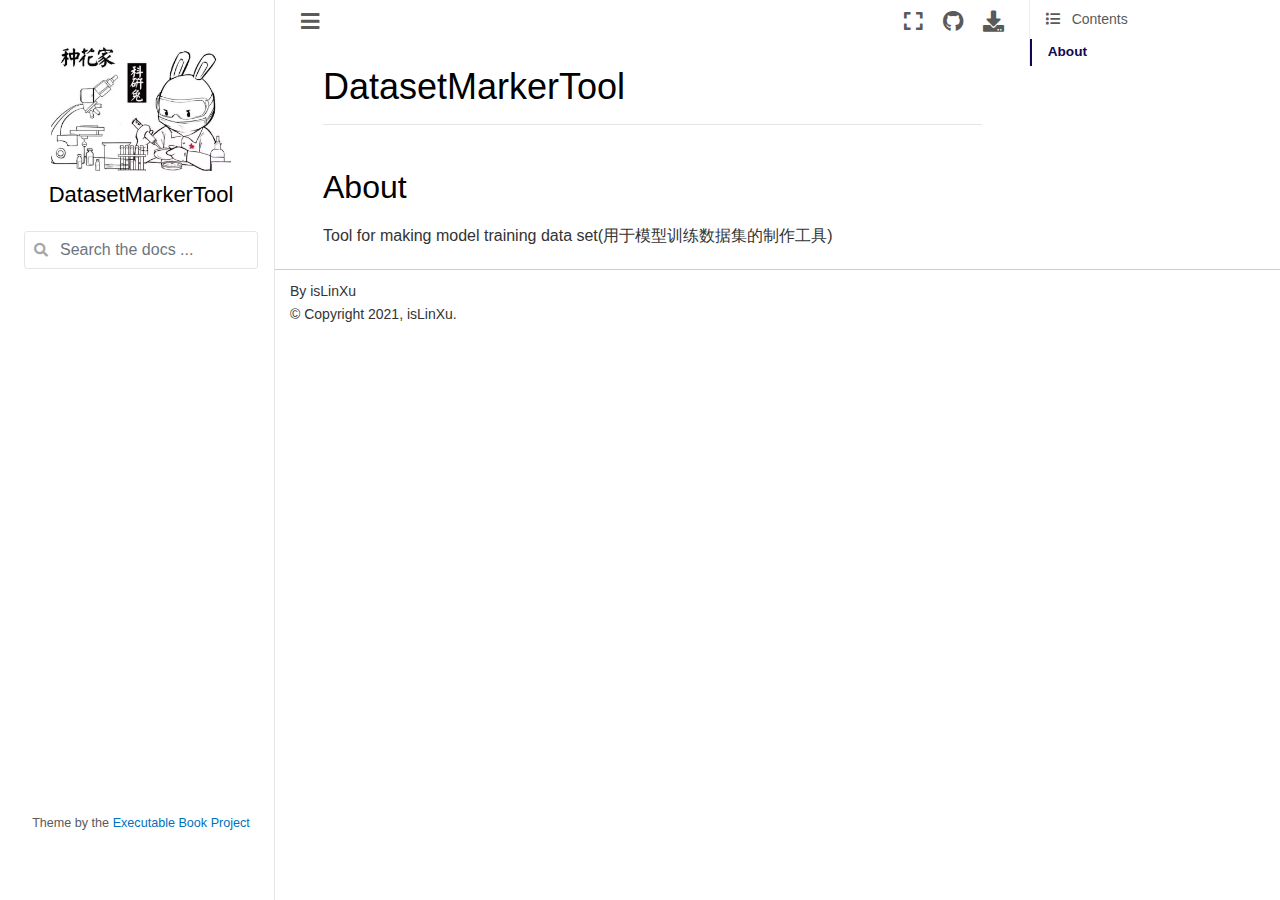
==== commit 8353352a: "update docs" ====
--- a/docs/index.html
+++ b/docs/index.html
@@ -6,7 +6,7 @@
     <meta charset="utf-8" />
     <meta name="viewport" content="width=device-width, initial-scale=1.0" /><meta name="generator" content="Docutils 0.17.1: http://docutils.sourceforge.net/" />
 
-    <title>DatasetMarker &#8212; DatasetMarkerTool</title>
+    <title>DatasetMarkerTool &#8212; DatasetMarkerTool</title>
     
   <!-- Loaded before other Sphinx assets -->
   <link href="_static/styles/theme.css?digest=1999514e3f237ded88cf" rel="stylesheet">
@@ -287,7 +287,8 @@
     <nav id="bd-toc-nav" aria-label="Page">
         <ul class="visible nav section-nav flex-column">
  <li class="toc-h2 nav-item toc-entry">
-  <a class="reference internal nav-link" href="#id1">
+  <a class="reference internal nav-link" href="#about">
+   About
   </a>
  </li>
 </ul>
@@ -299,7 +300,7 @@
         <div class="col pl-md-3 pl-lg-5 content-container">
             <!-- Table of contents that is only displayed when printing the page -->
             <div id="jb-print-docs-body" class="onlyprint">
-                <h1>DatasetMarker</h1>
+                <h1>DatasetMarkerTool</h1>
                 <!-- Table of contents -->
                 <div id="print-main-content">
                     <div id="jb-print-toc">
@@ -310,7 +311,8 @@
                         <nav aria-label="Page">
                             <ul class="visible nav section-nav flex-column">
  <li class="toc-h2 nav-item toc-entry">
-  <a class="reference internal nav-link" href="#id1">
+  <a class="reference internal nav-link" href="#about">
+   About
   </a>
  </li>
 </ul>
@@ -323,11 +325,12 @@
                 
               <div>
                 
-  <section id="datasetmarker">
-<h1>DatasetMarker<a class="headerlink" href="#datasetmarker" title="Permalink to this headline">#</a></h1>
+  <section id="datasetmarkertool">
+<h1>DatasetMarkerTool<a class="headerlink" href="#datasetmarkertool" title="Permalink to this headline">#</a></h1>
 <hr class="docutils" />
-<section id="id1">
-<h2><a class="headerlink" href="#id1" title="Permalink to this headline">#</a></h2>
+<section id="about">
+<h2>About<a class="headerlink" href="#about" title="Permalink to this headline">#</a></h2>
+<p>Tool for making model training data set(用于模型训练数据集的制作工具)</p>
 <div class="toctree-wrapper compound">
 </div>
 </section>
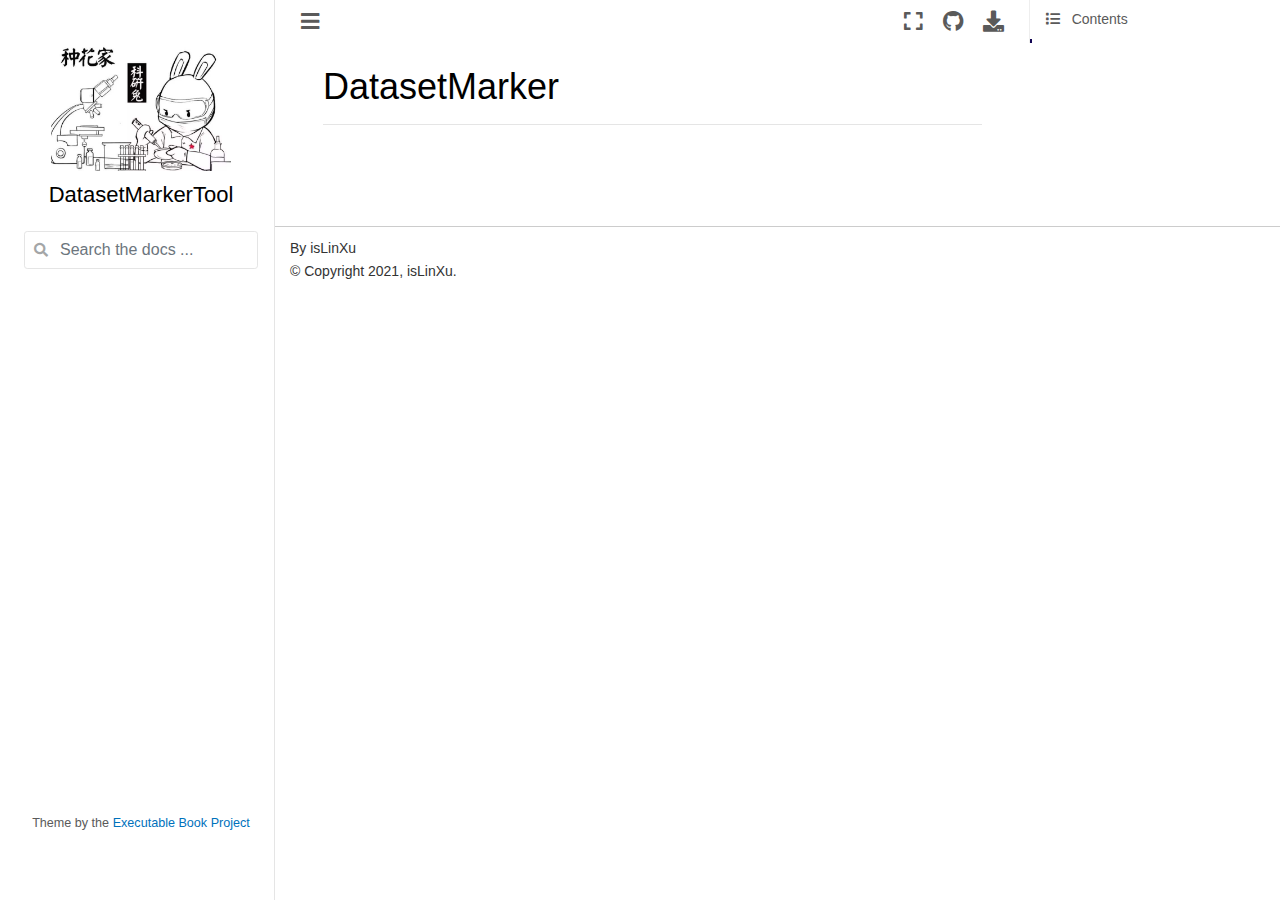
==== commit 23dd5e04: "update docs" ====
--- a/docs/index.html
+++ b/docs/index.html
@@ -6,7 +6,7 @@
     <meta charset="utf-8" />
     <meta name="viewport" content="width=device-width, initial-scale=1.0" /><meta name="generator" content="Docutils 0.17.1: http://docutils.sourceforge.net/" />
 
-    <title>DatasetMarkerTool &#8212; DatasetMarkerTool</title>
+    <title>DatasetMarker &#8212; DatasetMarkerTool</title>
     
   <!-- Loaded before other Sphinx assets -->
   <link href="_static/styles/theme.css?digest=1999514e3f237ded88cf" rel="stylesheet">
@@ -287,8 +287,7 @@
     <nav id="bd-toc-nav" aria-label="Page">
         <ul class="visible nav section-nav flex-column">
  <li class="toc-h2 nav-item toc-entry">
-  <a class="reference internal nav-link" href="#about">
-   About
+  <a class="reference internal nav-link" href="#id1">
   </a>
  </li>
 </ul>
@@ -300,7 +299,7 @@
         <div class="col pl-md-3 pl-lg-5 content-container">
             <!-- Table of contents that is only displayed when printing the page -->
             <div id="jb-print-docs-body" class="onlyprint">
-                <h1>DatasetMarkerTool</h1>
+                <h1>DatasetMarker</h1>
                 <!-- Table of contents -->
                 <div id="print-main-content">
                     <div id="jb-print-toc">
@@ -311,8 +310,7 @@
                         <nav aria-label="Page">
                             <ul class="visible nav section-nav flex-column">
  <li class="toc-h2 nav-item toc-entry">
-  <a class="reference internal nav-link" href="#about">
-   About
+  <a class="reference internal nav-link" href="#id1">
   </a>
  </li>
 </ul>
@@ -325,12 +323,11 @@
                 
               <div>
                 
-  <section id="datasetmarkertool">
-<h1>DatasetMarkerTool<a class="headerlink" href="#datasetmarkertool" title="Permalink to this headline">#</a></h1>
+  <section id="datasetmarker">
+<h1>DatasetMarker<a class="headerlink" href="#datasetmarker" title="Permalink to this headline">#</a></h1>
 <hr class="docutils" />
-<section id="about">
-<h2>About<a class="headerlink" href="#about" title="Permalink to this headline">#</a></h2>
-<p>Tool for making model training data set(用于模型训练数据集的制作工具)</p>
+<section id="id1">
+<h2><a class="headerlink" href="#id1" title="Permalink to this headline">#</a></h2>
 <div class="toctree-wrapper compound">
 </div>
 </section>
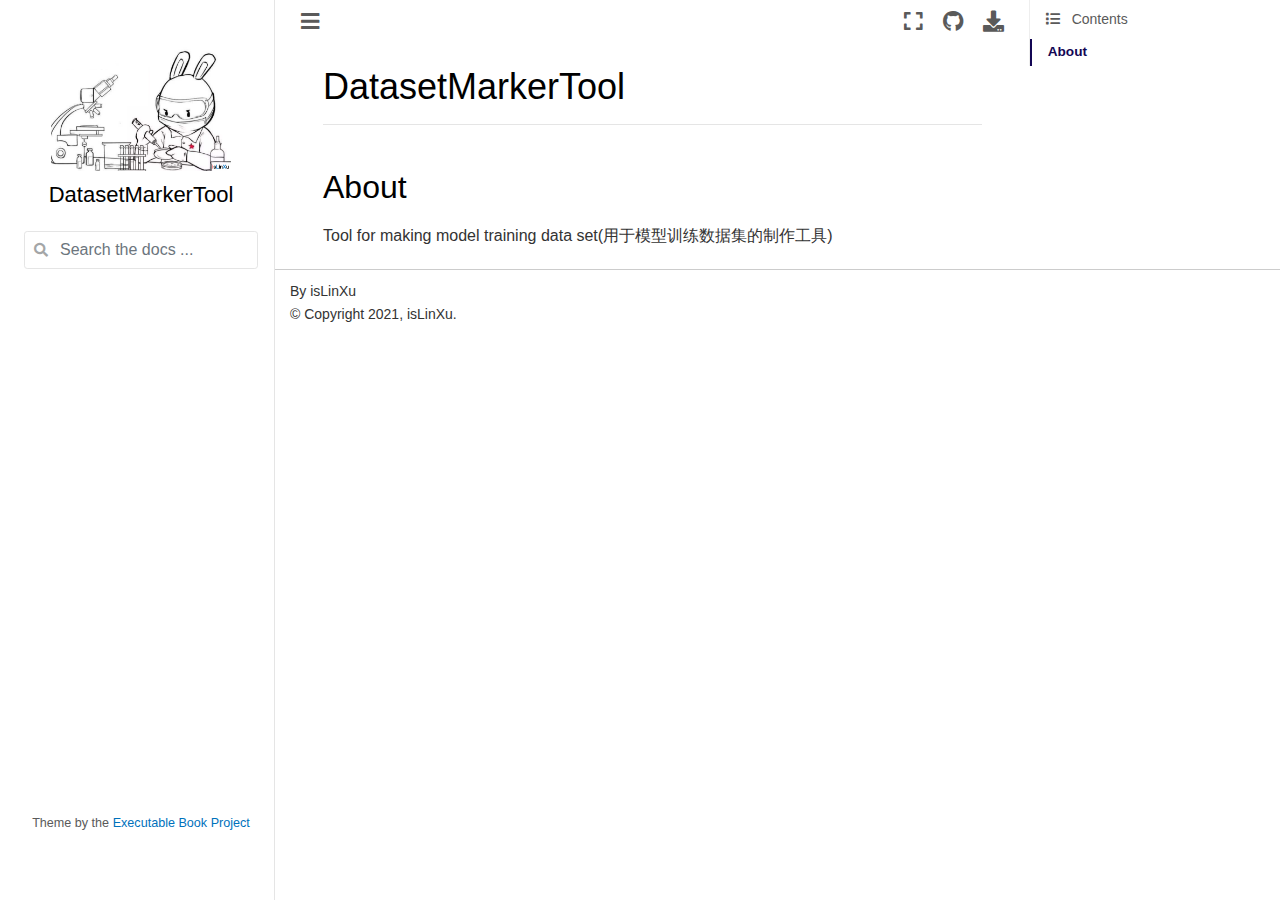
==== commit e99ff488: "update docs" ====
--- a/docs/index.html
+++ b/docs/index.html
@@ -6,7 +6,7 @@
     <meta charset="utf-8" />
     <meta name="viewport" content="width=device-width, initial-scale=1.0" /><meta name="generator" content="Docutils 0.17.1: http://docutils.sourceforge.net/" />
 
-    <title>DatasetMarker &#8212; DatasetMarkerTool</title>
+    <title>DatasetMarkerTool &#8212; DatasetMarkerTool</title>
     
   <!-- Loaded before other Sphinx assets -->
   <link href="_static/styles/theme.css?digest=1999514e3f237ded88cf" rel="stylesheet">
@@ -22,8 +22,7 @@
 
     <link rel="stylesheet" type="text/css" href="_static/pygments.css" />
     <link rel="stylesheet" href="_static/styles/sphinx-book-theme.css?digest=5115cc725059bd94278eecd172e13a965bf8f5a9" type="text/css" />
-    <link rel="stylesheet" type="text/css" href="_static/mystnb.css" />
-    <link rel="stylesheet" type="text/css" href="_static/togglebutton.css" />
+    <link rel="stylesheet" type="text/css" href="_static/mystnb.4510f1fc1dee50b3e5859aac5469c37c29e427902b24a333a5f9fcb2f0b3ac41.css" />
     <link rel="stylesheet" type="text/css" href="_static/plot_directive.css" />
     
   <!-- Pre-loaded scripts that we'll load fully later -->
@@ -33,12 +32,7 @@
     <script src="_static/jquery.js"></script>
     <script src="_static/underscore.js"></script>
     <script src="_static/doctools.js"></script>
-    <script>let toggleHintShow = 'Click to show';</script>
-    <script>let toggleHintHide = 'Click to hide';</script>
-    <script>let toggleOpenOnPrint = 'true';</script>
-    <script src="_static/togglebutton.js"></script>
     <script src="_static/scripts/sphinx-book-theme.js?digest=9c920249402e914e316237a7dbc6769907cce411"></script>
-    <script>var togglebuttonSelector = '.toggle, .admonition.dropdown, .tag_hide_input div.cell_input, .tag_hide-input div.cell_input, .tag_hide_output div.cell_output, .tag_hide-output div.cell_output, .tag_hide_cell.cell, .tag_hide-cell.cell';</script>
     <link rel="shortcut icon" href="_static/panda.png"/>
     <link rel="index" title="Index" href="genindex.html" />
     <link rel="search" title="Search" href="search.html" />
@@ -165,7 +159,7 @@
   <div class="menu-dropdown__content">
     <ul>
       <li>
-        <a href="https://github.com/isLinXu/survey-read-notes"
+        <a href="https://github.com/isLinXu/DatasetMarkerTool"
    class="headerbtn"
    data-toggle="tooltip"
 data-placement="left"
@@ -182,7 +176,7 @@
       </li>
       
       <li>
-        <a href="https://github.com/isLinXu/survey-read-notes/issues/new?title=Issue%20on%20page%20%2Findex.html&body=Your%20issue%20content%20here."
+        <a href="https://github.com/isLinXu/DatasetMarkerTool/issues/new?title=Issue%20on%20page%20%2Findex.html&body=Your%20issue%20content%20here."
    class="headerbtn"
    data-toggle="tooltip"
 data-placement="left"
@@ -199,7 +193,7 @@
       </li>
       
       <li>
-        <a href="https://github.com/isLinXu/survey-read-notes/edit/master/index.md"
+        <a href="https://github.com/isLinXu/DatasetMarkerTool/edit/master/index.md"
    class="headerbtn"
    data-toggle="tooltip"
 data-placement="left"
@@ -287,7 +281,8 @@
     <nav id="bd-toc-nav" aria-label="Page">
         <ul class="visible nav section-nav flex-column">
  <li class="toc-h2 nav-item toc-entry">
-  <a class="reference internal nav-link" href="#id1">
+  <a class="reference internal nav-link" href="#about">
+   About
   </a>
  </li>
 </ul>
@@ -299,7 +294,7 @@
         <div class="col pl-md-3 pl-lg-5 content-container">
             <!-- Table of contents that is only displayed when printing the page -->
             <div id="jb-print-docs-body" class="onlyprint">
-                <h1>DatasetMarker</h1>
+                <h1>DatasetMarkerTool</h1>
                 <!-- Table of contents -->
                 <div id="print-main-content">
                     <div id="jb-print-toc">
@@ -310,7 +305,8 @@
                         <nav aria-label="Page">
                             <ul class="visible nav section-nav flex-column">
  <li class="toc-h2 nav-item toc-entry">
-  <a class="reference internal nav-link" href="#id1">
+  <a class="reference internal nav-link" href="#about">
+   About
   </a>
  </li>
 </ul>
@@ -323,11 +319,12 @@
                 
               <div>
                 
-  <section id="datasetmarker">
-<h1>DatasetMarker<a class="headerlink" href="#datasetmarker" title="Permalink to this headline">#</a></h1>
+  <section id="datasetmarkertool">
+<h1>DatasetMarkerTool<a class="headerlink" href="#datasetmarkertool" title="Permalink to this headline">#</a></h1>
 <hr class="docutils" />
-<section id="id1">
-<h2><a class="headerlink" href="#id1" title="Permalink to this headline">#</a></h2>
+<section id="about">
+<h2>About<a class="headerlink" href="#about" title="Permalink to this headline">#</a></h2>
+<p>Tool for making model training data set(用于模型训练数据集的制作工具)</p>
 <div class="toctree-wrapper compound">
 </div>
 </section>
--- a/docs/_static/pygments.css
+++ b/docs/_static/pygments.css
@@ -54,7 +54,6 @@
 .highlight .nt { color: #204a87; font-weight: bold } /* Name.Tag */
 .highlight .nv { color: #000000 } /* Name.Variable */
 .highlight .ow { color: #204a87; font-weight: bold } /* Operator.Word */
-.highlight .pm { color: #000000; font-weight: bold } /* Punctuation.Marker */
 .highlight .w { color: #f8f8f8 } /* Text.Whitespace */
 .highlight .mb { color: #0000cf; font-weight: bold } /* Literal.Number.Bin */
 .highlight .mf { color: #0000cf; font-weight: bold } /* Literal.Number.Float */
--- a/docs/_static/mystnb.4510f1fc1dee50b3e5859aac5469c37c29e427902b24a333a5f9fcb2f0b3ac41.css
+++ b/docs/_static/mystnb.4510f1fc1dee50b3e5859aac5469c37c29e427902b24a333a5f9fcb2f0b3ac41.css
@@ -0,0 +1,2342 @@
+/* Variables */
+:root {
+  --mystnb-source-bg-color: #f7f7f7;
+  --mystnb-stdout-bg-color: #fcfcfc;
+  --mystnb-stderr-bg-color: #fdd;
+  --mystnb-traceback-bg-color: #fcfcfc;
+  --mystnb-source-border-color: #ccc;
+  --mystnb-source-margin-color: green;
+  --mystnb-stdout-border-color: #f7f7f7;
+  --mystnb-stderr-border-color: #f7f7f7;
+  --mystnb-traceback-border-color: #ffd6d6;
+  --mystnb-hide-prompt-opacity: 70%;
+  --mystnb-source-border-radius: .4em;
+  --mystnb-source-border-width: 1px;
+}
+
+/* Whole cell */
+div.container.cell {
+  padding-left: 0;
+  margin-bottom: 1em;
+}
+
+/* Removing all background formatting so we can control at the div level */
+.cell_input div.highlight,
+.cell_output pre,
+.cell_input pre,
+.cell_output .output {
+  border: none;
+  box-shadow: none;
+}
+
+.cell_output .output pre,
+.cell_input pre {
+  margin: 0px;
+}
+
+/* Input cells */
+div.cell div.cell_input,
+div.cell details.above-input>summary {
+  padding-left: 0em;
+  padding-right: 0em;
+  border: var(--mystnb-source-border-width) var(--mystnb-source-border-color) solid;
+  background-color: var(--mystnb-source-bg-color);
+  border-left-color: var(--mystnb-source-margin-color);
+  border-left-width: medium;
+  border-radius: var(--mystnb-source-border-radius);
+}
+
+div.cell_input>div,
+div.cell_output div.output>div.highlight {
+  margin: 0em !important;
+  border: none !important;
+}
+
+/* All cell outputs */
+.cell_output {
+  padding-left: 1em;
+  padding-right: 0em;
+  margin-top: 1em;
+}
+
+/* Text outputs from cells */
+.cell_output .output.text_plain,
+.cell_output .output.traceback,
+.cell_output .output.stream,
+.cell_output .output.stderr {
+  margin-top: 1em;
+  margin-bottom: 0em;
+  box-shadow: none;
+}
+
+.cell_output .output.text_plain,
+.cell_output .output.stream {
+  background: var(--mystnb-stdout-bg-color);
+  border: 1px solid var(--mystnb-stdout-border-color);
+}
+
+.cell_output .output.stderr {
+  background: var(--mystnb-stderr-bg-color);
+  border: 1px solid var(--mystnb-stderr-border-color);
+}
+
+.cell_output .output.traceback {
+  background: var(--mystnb-traceback-bg-color);
+  border: 1px solid var(--mystnb-traceback-border-color);
+}
+
+/* Collapsible cell content */
+div.cell details.above-input div.cell_input {
+  border-top-left-radius: 0;
+  border-top-right-radius: 0;
+  border-top: var(--mystnb-source-border-width) var(--mystnb-source-border-color) dashed;
+}
+
+div.cell div.cell_input.above-output-prompt {
+  border-bottom-left-radius: 0;
+  border-bottom-right-radius: 0;
+}
+
+div.cell details.above-input>summary {
+  border-bottom-left-radius: 0;
+  border-bottom-right-radius: 0;
+  border-bottom: var(--mystnb-source-border-width) var(--mystnb-source-border-color) dashed;
+  padding-left: 1em;
+  margin-bottom: 0;
+}
+
+div.cell details.above-output>summary {
+  background-color: var(--mystnb-source-bg-color);
+  padding-left: 1em;
+  padding-right: 0em;
+  border: var(--mystnb-source-border-width) var(--mystnb-source-border-color) solid;
+  border-radius: var(--mystnb-source-border-radius);
+  border-left-color: var(--mystnb-source-margin-color);
+  border-left-width: medium;
+}
+
+div.cell details.below-input>summary {
+  background-color: var(--mystnb-source-bg-color);
+  padding-left: 1em;
+  padding-right: 0em;
+  border: var(--mystnb-source-border-width) var(--mystnb-source-border-color) solid;
+  border-top: none;
+  border-bottom-left-radius: var(--mystnb-source-border-radius);
+  border-bottom-right-radius: var(--mystnb-source-border-radius);
+  border-left-color: var(--mystnb-source-margin-color);
+  border-left-width: medium;
+}
+
+div.cell details.hide>summary>span {
+  opacity: var(--mystnb-hide-prompt-opacity);
+}
+
+div.cell details.hide[open]>summary>span.collapsed {
+  display: none;
+}
+
+div.cell details.hide:not([open])>summary>span.expanded {
+  display: none;
+}
+
+@keyframes collapsed-fade-in {
+  0% {
+    opacity: 0;
+  }
+
+  100% {
+    opacity: 1;
+  }
+}
+div.cell details.hide[open]>summary~* {
+  -moz-animation: collapsed-fade-in 0.3s ease-in-out;
+  -webkit-animation: collapsed-fade-in 0.3s ease-in-out;
+  animation: collapsed-fade-in 0.3s ease-in-out;
+}
+
+/* Math align to the left */
+.cell_output .MathJax_Display {
+  text-align: left !important;
+}
+
+/* Pandas tables. Pulled from the Jupyter / nbsphinx CSS */
+div.cell_output table {
+  border: none;
+  border-collapse: collapse;
+  border-spacing: 0;
+  color: black;
+  font-size: 1em;
+  table-layout: fixed;
+}
+
+div.cell_output thead {
+  border-bottom: 1px solid black;
+  vertical-align: bottom;
+}
+
+div.cell_output tr,
+div.cell_output th,
+div.cell_output td {
+  text-align: right;
+  vertical-align: middle;
+  padding: 0.5em 0.5em;
+  line-height: normal;
+  white-space: normal;
+  max-width: none;
+  border: none;
+}
+
+div.cell_output th {
+  font-weight: bold;
+}
+
+div.cell_output tbody tr:nth-child(odd) {
+  background: #f5f5f5;
+}
+
+div.cell_output tbody tr:hover {
+  background: rgba(66, 165, 245, 0.2);
+}
+
+/** source code line numbers **/
+span.linenos {
+  opacity: 0.5;
+}
+
+/* Inline text from `paste` operation */
+
+span.pasted-text {
+  font-weight: bold;
+}
+
+span.pasted-inline img {
+  max-height: 2em;
+}
+
+tbody span.pasted-inline img {
+  max-height: none;
+}
+
+/* Font colors for translated ANSI escape sequences
+Color values are copied from Jupyter Notebook
+https://github.com/jupyter/notebook/blob/52581f8eda9b319eb0390ac77fe5903c38f81e3e/notebook/static/notebook/less/ansicolors.less#L14-L21
+Background colors from
+https://nbsphinx.readthedocs.io/en/latest/code-cells.html#ANSI-Colors
+*/
+div.highlight .-Color-Bold {
+  font-weight: bold;
+}
+
+div.highlight .-Color[class*=-Black] {
+  color: #3E424D
+}
+
+div.highlight .-Color[class*=-Red] {
+  color: #E75C58
+}
+
+div.highlight .-Color[class*=-Green] {
+  color: #00A250
+}
+
+div.highlight .-Color[class*=-Yellow] {
+  color: #DDB62B
+}
+
+div.highlight .-Color[class*=-Blue] {
+  color: #208FFB
+}
+
+div.highlight .-Color[class*=-Magenta] {
+  color: #D160C4
+}
+
+div.highlight .-Color[class*=-Cyan] {
+  color: #60C6C8
+}
+
+div.highlight .-Color[class*=-White] {
+  color: #C5C1B4
+}
+
+div.highlight .-Color[class*=-BGBlack] {
+  background-color: #3E424D
+}
+
+div.highlight .-Color[class*=-BGRed] {
+  background-color: #E75C58
+}
+
+div.highlight .-Color[class*=-BGGreen] {
+  background-color: #00A250
+}
+
+div.highlight .-Color[class*=-BGYellow] {
+  background-color: #DDB62B
+}
+
+div.highlight .-Color[class*=-BGBlue] {
+  background-color: #208FFB
+}
+
+div.highlight .-Color[class*=-BGMagenta] {
+  background-color: #D160C4
+}
+
+div.highlight .-Color[class*=-BGCyan] {
+  background-color: #60C6C8
+}
+
+div.highlight .-Color[class*=-BGWhite] {
+  background-color: #C5C1B4
+}
+
+/* Font colors for 8-bit ANSI */
+
+div.highlight .-Color[class*=-C0] {
+  color: #000000
+}
+
+div.highlight .-Color[class*=-BGC0] {
+  background-color: #000000
+}
+
+div.highlight .-Color[class*=-C1] {
+  color: #800000
+}
+
+div.highlight .-Color[class*=-BGC1] {
+  background-color: #800000
+}
+
+div.highlight .-Color[class*=-C2] {
+  color: #008000
+}
+
+div.highlight .-Color[class*=-BGC2] {
+  background-color: #008000
+}
+
+div.highlight .-Color[class*=-C3] {
+  color: #808000
+}
+
+div.highlight .-Color[class*=-BGC3] {
+  background-color: #808000
+}
+
+div.highlight .-Color[class*=-C4] {
+  color: #000080
+}
+
+div.highlight .-Color[class*=-BGC4] {
+  background-color: #000080
+}
+
+div.highlight .-Color[class*=-C5] {
+  color: #800080
+}
+
+div.highlight .-Color[class*=-BGC5] {
+  background-color: #800080
+}
+
+div.highlight .-Color[class*=-C6] {
+  color: #008080
+}
+
+div.highlight .-Color[class*=-BGC6] {
+  background-color: #008080
+}
+
+div.highlight .-Color[class*=-C7] {
+  color: #C0C0C0
+}
+
+div.highlight .-Color[class*=-BGC7] {
+  background-color: #C0C0C0
+}
+
+div.highlight .-Color[class*=-C8] {
+  color: #808080
+}
+
+div.highlight .-Color[class*=-BGC8] {
+  background-color: #808080
+}
+
+div.highlight .-Color[class*=-C9] {
+  color: #FF0000
+}
+
+div.highlight .-Color[class*=-BGC9] {
+  background-color: #FF0000
+}
+
+div.highlight .-Color[class*=-C10] {
+  color: #00FF00
+}
+
+div.highlight .-Color[class*=-BGC10] {
+  background-color: #00FF00
+}
+
+div.highlight .-Color[class*=-C11] {
+  color: #FFFF00
+}
+
+div.highlight .-Color[class*=-BGC11] {
+  background-color: #FFFF00
+}
+
+div.highlight .-Color[class*=-C12] {
+  color: #0000FF
+}
+
+div.highlight .-Color[class*=-BGC12] {
+  background-color: #0000FF
+}
+
+div.highlight .-Color[class*=-C13] {
+  color: #FF00FF
+}
+
+div.highlight .-Color[class*=-BGC13] {
+  background-color: #FF00FF
+}
+
+div.highlight .-Color[class*=-C14] {
+  color: #00FFFF
+}
+
+div.highlight .-Color[class*=-BGC14] {
+  background-color: #00FFFF
+}
+
+div.highlight .-Color[class*=-C15] {
+  color: #FFFFFF
+}
+
+div.highlight .-Color[class*=-BGC15] {
+  background-color: #FFFFFF
+}
+
+div.highlight .-Color[class*=-C16] {
+  color: #000000
+}
+
+div.highlight .-Color[class*=-BGC16] {
+  background-color: #000000
+}
+
+div.highlight .-Color[class*=-C17] {
+  color: #00005F
+}
+
+div.highlight .-Color[class*=-BGC17] {
+  background-color: #00005F
+}
+
+div.highlight .-Color[class*=-C18] {
+  color: #000087
+}
+
+div.highlight .-Color[class*=-BGC18] {
+  background-color: #000087
+}
+
+div.highlight .-Color[class*=-C19] {
+  color: #0000AF
+}
+
+div.highlight .-Color[class*=-BGC19] {
+  background-color: #0000AF
+}
+
+div.highlight .-Color[class*=-C20] {
+  color: #0000D7
+}
+
+div.highlight .-Color[class*=-BGC20] {
+  background-color: #0000D7
+}
+
+div.highlight .-Color[class*=-C21] {
+  color: #0000FF
+}
+
+div.highlight .-Color[class*=-BGC21] {
+  background-color: #0000FF
+}
+
+div.highlight .-Color[class*=-C22] {
+  color: #005F00
+}
+
+div.highlight .-Color[class*=-BGC22] {
+  background-color: #005F00
+}
+
+div.highlight .-Color[class*=-C23] {
+  color: #005F5F
+}
+
+div.highlight .-Color[class*=-BGC23] {
+  background-color: #005F5F
+}
+
+div.highlight .-Color[class*=-C24] {
+  color: #005F87
+}
+
+div.highlight .-Color[class*=-BGC24] {
+  background-color: #005F87
+}
+
+div.highlight .-Color[class*=-C25] {
+  color: #005FAF
+}
+
+div.highlight .-Color[class*=-BGC25] {
+  background-color: #005FAF
+}
+
+div.highlight .-Color[class*=-C26] {
+  color: #005FD7
+}
+
+div.highlight .-Color[class*=-BGC26] {
+  background-color: #005FD7
+}
+
+div.highlight .-Color[class*=-C27] {
+  color: #005FFF
+}
+
+div.highlight .-Color[class*=-BGC27] {
+  background-color: #005FFF
+}
+
+div.highlight .-Color[class*=-C28] {
+  color: #008700
+}
+
+div.highlight .-Color[class*=-BGC28] {
+  background-color: #008700
+}
+
+div.highlight .-Color[class*=-C29] {
+  color: #00875F
+}
+
+div.highlight .-Color[class*=-BGC29] {
+  background-color: #00875F
+}
+
+div.highlight .-Color[class*=-C30] {
+  color: #008787
+}
+
+div.highlight .-Color[class*=-BGC30] {
+  background-color: #008787
+}
+
+div.highlight .-Color[class*=-C31] {
+  color: #0087AF
+}
+
+div.highlight .-Color[class*=-BGC31] {
+  background-color: #0087AF
+}
+
+div.highlight .-Color[class*=-C32] {
+  color: #0087D7
+}
+
+div.highlight .-Color[class*=-BGC32] {
+  background-color: #0087D7
+}
+
+div.highlight .-Color[class*=-C33] {
+  color: #0087FF
+}
+
+div.highlight .-Color[class*=-BGC33] {
+  background-color: #0087FF
+}
+
+div.highlight .-Color[class*=-C34] {
+  color: #00AF00
+}
+
+div.highlight .-Color[class*=-BGC34] {
+  background-color: #00AF00
+}
+
+div.highlight .-Color[class*=-C35] {
+  color: #00AF5F
+}
+
+div.highlight .-Color[class*=-BGC35] {
+  background-color: #00AF5F
+}
+
+div.highlight .-Color[class*=-C36] {
+  color: #00AF87
+}
+
+div.highlight .-Color[class*=-BGC36] {
+  background-color: #00AF87
+}
+
+div.highlight .-Color[class*=-C37] {
+  color: #00AFAF
+}
+
+div.highlight .-Color[class*=-BGC37] {
+  background-color: #00AFAF
+}
+
+div.highlight .-Color[class*=-C38] {
+  color: #00AFD7
+}
+
+div.highlight .-Color[class*=-BGC38] {
+  background-color: #00AFD7
+}
+
+div.highlight .-Color[class*=-C39] {
+  color: #00AFFF
+}
+
+div.highlight .-Color[class*=-BGC39] {
+  background-color: #00AFFF
+}
+
+div.highlight .-Color[class*=-C40] {
+  color: #00D700
+}
+
+div.highlight .-Color[class*=-BGC40] {
+  background-color: #00D700
+}
+
+div.highlight .-Color[class*=-C41] {
+  color: #00D75F
+}
+
+div.highlight .-Color[class*=-BGC41] {
+  background-color: #00D75F
+}
+
+div.highlight .-Color[class*=-C42] {
+  color: #00D787
+}
+
+div.highlight .-Color[class*=-BGC42] {
+  background-color: #00D787
+}
+
+div.highlight .-Color[class*=-C43] {
+  color: #00D7AF
+}
+
+div.highlight .-Color[class*=-BGC43] {
+  background-color: #00D7AF
+}
+
+div.highlight .-Color[class*=-C44] {
+  color: #00D7D7
+}
+
+div.highlight .-Color[class*=-BGC44] {
+  background-color: #00D7D7
+}
+
+div.highlight .-Color[class*=-C45] {
+  color: #00D7FF
+}
+
+div.highlight .-Color[class*=-BGC45] {
+  background-color: #00D7FF
+}
+
+div.highlight .-Color[class*=-C46] {
+  color: #00FF00
+}
+
+div.highlight .-Color[class*=-BGC46] {
+  background-color: #00FF00
+}
+
+div.highlight .-Color[class*=-C47] {
+  color: #00FF5F
+}
+
+div.highlight .-Color[class*=-BGC47] {
+  background-color: #00FF5F
+}
+
+div.highlight .-Color[class*=-C48] {
+  color: #00FF87
+}
+
+div.highlight .-Color[class*=-BGC48] {
+  background-color: #00FF87
+}
+
+div.highlight .-Color[class*=-C49] {
+  color: #00FFAF
+}
+
+div.highlight .-Color[class*=-BGC49] {
+  background-color: #00FFAF
+}
+
+div.highlight .-Color[class*=-C50] {
+  color: #00FFD7
+}
+
+div.highlight .-Color[class*=-BGC50] {
+  background-color: #00FFD7
+}
+
+div.highlight .-Color[class*=-C51] {
+  color: #00FFFF
+}
+
+div.highlight .-Color[class*=-BGC51] {
+  background-color: #00FFFF
+}
+
+div.highlight .-Color[class*=-C52] {
+  color: #5F0000
+}
+
+div.highlight .-Color[class*=-BGC52] {
+  background-color: #5F0000
+}
+
+div.highlight .-Color[class*=-C53] {
+  color: #5F005F
+}
+
+div.highlight .-Color[class*=-BGC53] {
+  background-color: #5F005F
+}
+
+div.highlight .-Color[class*=-C54] {
+  color: #5F0087
+}
+
+div.highlight .-Color[class*=-BGC54] {
+  background-color: #5F0087
+}
+
+div.highlight .-Color[class*=-C55] {
+  color: #5F00AF
+}
+
+div.highlight .-Color[class*=-BGC55] {
+  background-color: #5F00AF
+}
+
+div.highlight .-Color[class*=-C56] {
+  color: #5F00D7
+}
+
+div.highlight .-Color[class*=-BGC56] {
+  background-color: #5F00D7
+}
+
+div.highlight .-Color[class*=-C57] {
+  color: #5F00FF
+}
+
+div.highlight .-Color[class*=-BGC57] {
+  background-color: #5F00FF
+}
+
+div.highlight .-Color[class*=-C58] {
+  color: #5F5F00
+}
+
+div.highlight .-Color[class*=-BGC58] {
+  background-color: #5F5F00
+}
+
+div.highlight .-Color[class*=-C59] {
+  color: #5F5F5F
+}
+
+div.highlight .-Color[class*=-BGC59] {
+  background-color: #5F5F5F
+}
+
+div.highlight .-Color[class*=-C60] {
+  color: #5F5F87
+}
+
+div.highlight .-Color[class*=-BGC60] {
+  background-color: #5F5F87
+}
+
+div.highlight .-Color[class*=-C61] {
+  color: #5F5FAF
+}
+
+div.highlight .-Color[class*=-BGC61] {
+  background-color: #5F5FAF
+}
+
+div.highlight .-Color[class*=-C62] {
+  color: #5F5FD7
+}
+
+div.highlight .-Color[class*=-BGC62] {
+  background-color: #5F5FD7
+}
+
+div.highlight .-Color[class*=-C63] {
+  color: #5F5FFF
+}
+
+div.highlight .-Color[class*=-BGC63] {
+  background-color: #5F5FFF
+}
+
+div.highlight .-Color[class*=-C64] {
+  color: #5F8700
+}
+
+div.highlight .-Color[class*=-BGC64] {
+  background-color: #5F8700
+}
+
+div.highlight .-Color[class*=-C65] {
+  color: #5F875F
+}
+
+div.highlight .-Color[class*=-BGC65] {
+  background-color: #5F875F
+}
+
+div.highlight .-Color[class*=-C66] {
+  color: #5F8787
+}
+
+div.highlight .-Color[class*=-BGC66] {
+  background-color: #5F8787
+}
+
+div.highlight .-Color[class*=-C67] {
+  color: #5F87AF
+}
+
+div.highlight .-Color[class*=-BGC67] {
+  background-color: #5F87AF
+}
+
+div.highlight .-Color[class*=-C68] {
+  color: #5F87D7
+}
+
+div.highlight .-Color[class*=-BGC68] {
+  background-color: #5F87D7
+}
+
+div.highlight .-Color[class*=-C69] {
+  color: #5F87FF
+}
+
+div.highlight .-Color[class*=-BGC69] {
+  background-color: #5F87FF
+}
+
+div.highlight .-Color[class*=-C70] {
+  color: #5FAF00
+}
+
+div.highlight .-Color[class*=-BGC70] {
+  background-color: #5FAF00
+}
+
+div.highlight .-Color[class*=-C71] {
+  color: #5FAF5F
+}
+
+div.highlight .-Color[class*=-BGC71] {
+  background-color: #5FAF5F
+}
+
+div.highlight .-Color[class*=-C72] {
+  color: #5FAF87
+}
+
+div.highlight .-Color[class*=-BGC72] {
+  background-color: #5FAF87
+}
+
+div.highlight .-Color[class*=-C73] {
+  color: #5FAFAF
+}
+
+div.highlight .-Color[class*=-BGC73] {
+  background-color: #5FAFAF
+}
+
+div.highlight .-Color[class*=-C74] {
+  color: #5FAFD7
+}
+
+div.highlight .-Color[class*=-BGC74] {
+  background-color: #5FAFD7
+}
+
+div.highlight .-Color[class*=-C75] {
+  color: #5FAFFF
+}
+
+div.highlight .-Color[class*=-BGC75] {
+  background-color: #5FAFFF
+}
+
+div.highlight .-Color[class*=-C76] {
+  color: #5FD700
+}
+
+div.highlight .-Color[class*=-BGC76] {
+  background-color: #5FD700
+}
+
+div.highlight .-Color[class*=-C77] {
+  color: #5FD75F
+}
+
+div.highlight .-Color[class*=-BGC77] {
+  background-color: #5FD75F
+}
+
+div.highlight .-Color[class*=-C78] {
+  color: #5FD787
+}
+
+div.highlight .-Color[class*=-BGC78] {
+  background-color: #5FD787
+}
+
+div.highlight .-Color[class*=-C79] {
+  color: #5FD7AF
+}
+
+div.highlight .-Color[class*=-BGC79] {
+  background-color: #5FD7AF
+}
+
+div.highlight .-Color[class*=-C80] {
+  color: #5FD7D7
+}
+
+div.highlight .-Color[class*=-BGC80] {
+  background-color: #5FD7D7
+}
+
+div.highlight .-Color[class*=-C81] {
+  color: #5FD7FF
+}
+
+div.highlight .-Color[class*=-BGC81] {
+  background-color: #5FD7FF
+}
+
+div.highlight .-Color[class*=-C82] {
+  color: #5FFF00
+}
+
+div.highlight .-Color[class*=-BGC82] {
+  background-color: #5FFF00
+}
+
+div.highlight .-Color[class*=-C83] {
+  color: #5FFF5F
+}
+
+div.highlight .-Color[class*=-BGC83] {
+  background-color: #5FFF5F
+}
+
+div.highlight .-Color[class*=-C84] {
+  color: #5FFF87
+}
+
+div.highlight .-Color[class*=-BGC84] {
+  background-color: #5FFF87
+}
+
+div.highlight .-Color[class*=-C85] {
+  color: #5FFFAF
+}
+
+div.highlight .-Color[class*=-BGC85] {
+  background-color: #5FFFAF
+}
+
+div.highlight .-Color[class*=-C86] {
+  color: #5FFFD7
+}
+
+div.highlight .-Color[class*=-BGC86] {
+  background-color: #5FFFD7
+}
+
+div.highlight .-Color[class*=-C87] {
+  color: #5FFFFF
+}
+
+div.highlight .-Color[class*=-BGC87] {
+  background-color: #5FFFFF
+}
+
+div.highlight .-Color[class*=-C88] {
+  color: #870000
+}
+
+div.highlight .-Color[class*=-BGC88] {
+  background-color: #870000
+}
+
+div.highlight .-Color[class*=-C89] {
+  color: #87005F
+}
+
+div.highlight .-Color[class*=-BGC89] {
+  background-color: #87005F
+}
+
+div.highlight .-Color[class*=-C90] {
+  color: #870087
+}
+
+div.highlight .-Color[class*=-BGC90] {
+  background-color: #870087
+}
+
+div.highlight .-Color[class*=-C91] {
+  color: #8700AF
+}
+
+div.highlight .-Color[class*=-BGC91] {
+  background-color: #8700AF
+}
+
+div.highlight .-Color[class*=-C92] {
+  color: #8700D7
+}
+
+div.highlight .-Color[class*=-BGC92] {
+  background-color: #8700D7
+}
+
+div.highlight .-Color[class*=-C93] {
+  color: #8700FF
+}
+
+div.highlight .-Color[class*=-BGC93] {
+  background-color: #8700FF
+}
+
+div.highlight .-Color[class*=-C94] {
+  color: #875F00
+}
+
+div.highlight .-Color[class*=-BGC94] {
+  background-color: #875F00
+}
+
+div.highlight .-Color[class*=-C95] {
+  color: #875F5F
+}
+
+div.highlight .-Color[class*=-BGC95] {
+  background-color: #875F5F
+}
+
+div.highlight .-Color[class*=-C96] {
+  color: #875F87
+}
+
+div.highlight .-Color[class*=-BGC96] {
+  background-color: #875F87
+}
+
+div.highlight .-Color[class*=-C97] {
+  color: #875FAF
+}
+
+div.highlight .-Color[class*=-BGC97] {
+  background-color: #875FAF
+}
+
+div.highlight .-Color[class*=-C98] {
+  color: #875FD7
+}
+
+div.highlight .-Color[class*=-BGC98] {
+  background-color: #875FD7
+}
+
+div.highlight .-Color[class*=-C99] {
+  color: #875FFF
+}
+
+div.highlight .-Color[class*=-BGC99] {
+  background-color: #875FFF
+}
+
+div.highlight .-Color[class*=-C100] {
+  color: #878700
+}
+
+div.highlight .-Color[class*=-BGC100] {
+  background-color: #878700
+}
+
+div.highlight .-Color[class*=-C101] {
+  color: #87875F
+}
+
+div.highlight .-Color[class*=-BGC101] {
+  background-color: #87875F
+}
+
+div.highlight .-Color[class*=-C102] {
+  color: #878787
+}
+
+div.highlight .-Color[class*=-BGC102] {
+  background-color: #878787
+}
+
+div.highlight .-Color[class*=-C103] {
+  color: #8787AF
+}
+
+div.highlight .-Color[class*=-BGC103] {
+  background-color: #8787AF
+}
+
+div.highlight .-Color[class*=-C104] {
+  color: #8787D7
+}
+
+div.highlight .-Color[class*=-BGC104] {
+  background-color: #8787D7
+}
+
+div.highlight .-Color[class*=-C105] {
+  color: #8787FF
+}
+
+div.highlight .-Color[class*=-BGC105] {
+  background-color: #8787FF
+}
+
+div.highlight .-Color[class*=-C106] {
+  color: #87AF00
+}
+
+div.highlight .-Color[class*=-BGC106] {
+  background-color: #87AF00
+}
+
+div.highlight .-Color[class*=-C107] {
+  color: #87AF5F
+}
+
+div.highlight .-Color[class*=-BGC107] {
+  background-color: #87AF5F
+}
+
+div.highlight .-Color[class*=-C108] {
+  color: #87AF87
+}
+
+div.highlight .-Color[class*=-BGC108] {
+  background-color: #87AF87
+}
+
+div.highlight .-Color[class*=-C109] {
+  color: #87AFAF
+}
+
+div.highlight .-Color[class*=-BGC109] {
+  background-color: #87AFAF
+}
+
+div.highlight .-Color[class*=-C110] {
+  color: #87AFD7
+}
+
+div.highlight .-Color[class*=-BGC110] {
+  background-color: #87AFD7
+}
+
+div.highlight .-Color[class*=-C111] {
+  color: #87AFFF
+}
+
+div.highlight .-Color[class*=-BGC111] {
+  background-color: #87AFFF
+}
+
+div.highlight .-Color[class*=-C112] {
+  color: #87D700
+}
+
+div.highlight .-Color[class*=-BGC112] {
+  background-color: #87D700
+}
+
+div.highlight .-Color[class*=-C113] {
+  color: #87D75F
+}
+
+div.highlight .-Color[class*=-BGC113] {
+  background-color: #87D75F
+}
+
+div.highlight .-Color[class*=-C114] {
+  color: #87D787
+}
+
+div.highlight .-Color[class*=-BGC114] {
+  background-color: #87D787
+}
+
+div.highlight .-Color[class*=-C115] {
+  color: #87D7AF
+}
+
+div.highlight .-Color[class*=-BGC115] {
+  background-color: #87D7AF
+}
+
+div.highlight .-Color[class*=-C116] {
+  color: #87D7D7
+}
+
+div.highlight .-Color[class*=-BGC116] {
+  background-color: #87D7D7
+}
+
+div.highlight .-Color[class*=-C117] {
+  color: #87D7FF
+}
+
+div.highlight .-Color[class*=-BGC117] {
+  background-color: #87D7FF
+}
+
+div.highlight .-Color[class*=-C118] {
+  color: #87FF00
+}
+
+div.highlight .-Color[class*=-BGC118] {
+  background-color: #87FF00
+}
+
+div.highlight .-Color[class*=-C119] {
+  color: #87FF5F
+}
+
+div.highlight .-Color[class*=-BGC119] {
+  background-color: #87FF5F
+}
+
+div.highlight .-Color[class*=-C120] {
+  color: #87FF87
+}
+
+div.highlight .-Color[class*=-BGC120] {
+  background-color: #87FF87
+}
+
+div.highlight .-Color[class*=-C121] {
+  color: #87FFAF
+}
+
+div.highlight .-Color[class*=-BGC121] {
+  background-color: #87FFAF
+}
+
+div.highlight .-Color[class*=-C122] {
+  color: #87FFD7
+}
+
+div.highlight .-Color[class*=-BGC122] {
+  background-color: #87FFD7
+}
+
+div.highlight .-Color[class*=-C123] {
+  color: #87FFFF
+}
+
+div.highlight .-Color[class*=-BGC123] {
+  background-color: #87FFFF
+}
+
+div.highlight .-Color[class*=-C124] {
+  color: #AF0000
+}
+
+div.highlight .-Color[class*=-BGC124] {
+  background-color: #AF0000
+}
+
+div.highlight .-Color[class*=-C125] {
+  color: #AF005F
+}
+
+div.highlight .-Color[class*=-BGC125] {
+  background-color: #AF005F
+}
+
+div.highlight .-Color[class*=-C126] {
+  color: #AF0087
+}
+
+div.highlight .-Color[class*=-BGC126] {
+  background-color: #AF0087
+}
+
+div.highlight .-Color[class*=-C127] {
+  color: #AF00AF
+}
+
+div.highlight .-Color[class*=-BGC127] {
+  background-color: #AF00AF
+}
+
+div.highlight .-Color[class*=-C128] {
+  color: #AF00D7
+}
+
+div.highlight .-Color[class*=-BGC128] {
+  background-color: #AF00D7
+}
+
+div.highlight .-Color[class*=-C129] {
+  color: #AF00FF
+}
+
+div.highlight .-Color[class*=-BGC129] {
+  background-color: #AF00FF
+}
+
+div.highlight .-Color[class*=-C130] {
+  color: #AF5F00
+}
+
+div.highlight .-Color[class*=-BGC130] {
+  background-color: #AF5F00
+}
+
+div.highlight .-Color[class*=-C131] {
+  color: #AF5F5F
+}
+
+div.highlight .-Color[class*=-BGC131] {
+  background-color: #AF5F5F
+}
+
+div.highlight .-Color[class*=-C132] {
+  color: #AF5F87
+}
+
+div.highlight .-Color[class*=-BGC132] {
+  background-color: #AF5F87
+}
+
+div.highlight .-Color[class*=-C133] {
+  color: #AF5FAF
+}
+
+div.highlight .-Color[class*=-BGC133] {
+  background-color: #AF5FAF
+}
+
+div.highlight .-Color[class*=-C134] {
+  color: #AF5FD7
+}
+
+div.highlight .-Color[class*=-BGC134] {
+  background-color: #AF5FD7
+}
+
+div.highlight .-Color[class*=-C135] {
+  color: #AF5FFF
+}
+
+div.highlight .-Color[class*=-BGC135] {
+  background-color: #AF5FFF
+}
+
+div.highlight .-Color[class*=-C136] {
+  color: #AF8700
+}
+
+div.highlight .-Color[class*=-BGC136] {
+  background-color: #AF8700
+}
+
+div.highlight .-Color[class*=-C137] {
+  color: #AF875F
+}
+
+div.highlight .-Color[class*=-BGC137] {
+  background-color: #AF875F
+}
+
+div.highlight .-Color[class*=-C138] {
+  color: #AF8787
+}
+
+div.highlight .-Color[class*=-BGC138] {
+  background-color: #AF8787
+}
+
+div.highlight .-Color[class*=-C139] {
+  color: #AF87AF
+}
+
+div.highlight .-Color[class*=-BGC139] {
+  background-color: #AF87AF
+}
+
+div.highlight .-Color[class*=-C140] {
+  color: #AF87D7
+}
+
+div.highlight .-Color[class*=-BGC140] {
+  background-color: #AF87D7
+}
+
+div.highlight .-Color[class*=-C141] {
+  color: #AF87FF
+}
+
+div.highlight .-Color[class*=-BGC141] {
+  background-color: #AF87FF
+}
+
+div.highlight .-Color[class*=-C142] {
+  color: #AFAF00
+}
+
+div.highlight .-Color[class*=-BGC142] {
+  background-color: #AFAF00
+}
+
+div.highlight .-Color[class*=-C143] {
+  color: #AFAF5F
+}
+
+div.highlight .-Color[class*=-BGC143] {
+  background-color: #AFAF5F
+}
+
+div.highlight .-Color[class*=-C144] {
+  color: #AFAF87
+}
+
+div.highlight .-Color[class*=-BGC144] {
+  background-color: #AFAF87
+}
+
+div.highlight .-Color[class*=-C145] {
+  color: #AFAFAF
+}
+
+div.highlight .-Color[class*=-BGC145] {
+  background-color: #AFAFAF
+}
+
+div.highlight .-Color[class*=-C146] {
+  color: #AFAFD7
+}
+
+div.highlight .-Color[class*=-BGC146] {
+  background-color: #AFAFD7
+}
+
+div.highlight .-Color[class*=-C147] {
+  color: #AFAFFF
+}
+
+div.highlight .-Color[class*=-BGC147] {
+  background-color: #AFAFFF
+}
+
+div.highlight .-Color[class*=-C148] {
+  color: #AFD700
+}
+
+div.highlight .-Color[class*=-BGC148] {
+  background-color: #AFD700
+}
+
+div.highlight .-Color[class*=-C149] {
+  color: #AFD75F
+}
+
+div.highlight .-Color[class*=-BGC149] {
+  background-color: #AFD75F
+}
+
+div.highlight .-Color[class*=-C150] {
+  color: #AFD787
+}
+
+div.highlight .-Color[class*=-BGC150] {
+  background-color: #AFD787
+}
+
+div.highlight .-Color[class*=-C151] {
+  color: #AFD7AF
+}
+
+div.highlight .-Color[class*=-BGC151] {
+  background-color: #AFD7AF
+}
+
+div.highlight .-Color[class*=-C152] {
+  color: #AFD7D7
+}
+
+div.highlight .-Color[class*=-BGC152] {
+  background-color: #AFD7D7
+}
+
+div.highlight .-Color[class*=-C153] {
+  color: #AFD7FF
+}
+
+div.highlight .-Color[class*=-BGC153] {
+  background-color: #AFD7FF
+}
+
+div.highlight .-Color[class*=-C154] {
+  color: #AFFF00
+}
+
+div.highlight .-Color[class*=-BGC154] {
+  background-color: #AFFF00
+}
+
+div.highlight .-Color[class*=-C155] {
+  color: #AFFF5F
+}
+
+div.highlight .-Color[class*=-BGC155] {
+  background-color: #AFFF5F
+}
+
+div.highlight .-Color[class*=-C156] {
+  color: #AFFF87
+}
+
+div.highlight .-Color[class*=-BGC156] {
+  background-color: #AFFF87
+}
+
+div.highlight .-Color[class*=-C157] {
+  color: #AFFFAF
+}
+
+div.highlight .-Color[class*=-BGC157] {
+  background-color: #AFFFAF
+}
+
+div.highlight .-Color[class*=-C158] {
+  color: #AFFFD7
+}
+
+div.highlight .-Color[class*=-BGC158] {
+  background-color: #AFFFD7
+}
+
+div.highlight .-Color[class*=-C159] {
+  color: #AFFFFF
+}
+
+div.highlight .-Color[class*=-BGC159] {
+  background-color: #AFFFFF
+}
+
+div.highlight .-Color[class*=-C160] {
+  color: #D70000
+}
+
+div.highlight .-Color[class*=-BGC160] {
+  background-color: #D70000
+}
+
+div.highlight .-Color[class*=-C161] {
+  color: #D7005F
+}
+
+div.highlight .-Color[class*=-BGC161] {
+  background-color: #D7005F
+}
+
+div.highlight .-Color[class*=-C162] {
+  color: #D70087
+}
+
+div.highlight .-Color[class*=-BGC162] {
+  background-color: #D70087
+}
+
+div.highlight .-Color[class*=-C163] {
+  color: #D700AF
+}
+
+div.highlight .-Color[class*=-BGC163] {
+  background-color: #D700AF
+}
+
+div.highlight .-Color[class*=-C164] {
+  color: #D700D7
+}
+
+div.highlight .-Color[class*=-BGC164] {
+  background-color: #D700D7
+}
+
+div.highlight .-Color[class*=-C165] {
+  color: #D700FF
+}
+
+div.highlight .-Color[class*=-BGC165] {
+  background-color: #D700FF
+}
+
+div.highlight .-Color[class*=-C166] {
+  color: #D75F00
+}
+
+div.highlight .-Color[class*=-BGC166] {
+  background-color: #D75F00
+}
+
+div.highlight .-Color[class*=-C167] {
+  color: #D75F5F
+}
+
+div.highlight .-Color[class*=-BGC167] {
+  background-color: #D75F5F
+}
+
+div.highlight .-Color[class*=-C168] {
+  color: #D75F87
+}
+
+div.highlight .-Color[class*=-BGC168] {
+  background-color: #D75F87
+}
+
+div.highlight .-Color[class*=-C169] {
+  color: #D75FAF
+}
+
+div.highlight .-Color[class*=-BGC169] {
+  background-color: #D75FAF
+}
+
+div.highlight .-Color[class*=-C170] {
+  color: #D75FD7
+}
+
+div.highlight .-Color[class*=-BGC170] {
+  background-color: #D75FD7
+}
+
+div.highlight .-Color[class*=-C171] {
+  color: #D75FFF
+}
+
+div.highlight .-Color[class*=-BGC171] {
+  background-color: #D75FFF
+}
+
+div.highlight .-Color[class*=-C172] {
+  color: #D78700
+}
+
+div.highlight .-Color[class*=-BGC172] {
+  background-color: #D78700
+}
+
+div.highlight .-Color[class*=-C173] {
+  color: #D7875F
+}
+
+div.highlight .-Color[class*=-BGC173] {
+  background-color: #D7875F
+}
+
+div.highlight .-Color[class*=-C174] {
+  color: #D78787
+}
+
+div.highlight .-Color[class*=-BGC174] {
+  background-color: #D78787
+}
+
+div.highlight .-Color[class*=-C175] {
+  color: #D787AF
+}
+
+div.highlight .-Color[class*=-BGC175] {
+  background-color: #D787AF
+}
+
+div.highlight .-Color[class*=-C176] {
+  color: #D787D7
+}
+
+div.highlight .-Color[class*=-BGC176] {
+  background-color: #D787D7
+}
+
+div.highlight .-Color[class*=-C177] {
+  color: #D787FF
+}
+
+div.highlight .-Color[class*=-BGC177] {
+  background-color: #D787FF
+}
+
+div.highlight .-Color[class*=-C178] {
+  color: #D7AF00
+}
+
+div.highlight .-Color[class*=-BGC178] {
+  background-color: #D7AF00
+}
+
+div.highlight .-Color[class*=-C179] {
+  color: #D7AF5F
+}
+
+div.highlight .-Color[class*=-BGC179] {
+  background-color: #D7AF5F
+}
+
+div.highlight .-Color[class*=-C180] {
+  color: #D7AF87
+}
+
+div.highlight .-Color[class*=-BGC180] {
+  background-color: #D7AF87
+}
+
+div.highlight .-Color[class*=-C181] {
+  color: #D7AFAF
+}
+
+div.highlight .-Color[class*=-BGC181] {
+  background-color: #D7AFAF
+}
+
+div.highlight .-Color[class*=-C182] {
+  color: #D7AFD7
+}
+
+div.highlight .-Color[class*=-BGC182] {
+  background-color: #D7AFD7
+}
+
+div.highlight .-Color[class*=-C183] {
+  color: #D7AFFF
+}
+
+div.highlight .-Color[class*=-BGC183] {
+  background-color: #D7AFFF
+}
+
+div.highlight .-Color[class*=-C184] {
+  color: #D7D700
+}
+
+div.highlight .-Color[class*=-BGC184] {
+  background-color: #D7D700
+}
+
+div.highlight .-Color[class*=-C185] {
+  color: #D7D75F
+}
+
+div.highlight .-Color[class*=-BGC185] {
+  background-color: #D7D75F
+}
+
+div.highlight .-Color[class*=-C186] {
+  color: #D7D787
+}
+
+div.highlight .-Color[class*=-BGC186] {
+  background-color: #D7D787
+}
+
+div.highlight .-Color[class*=-C187] {
+  color: #D7D7AF
+}
+
+div.highlight .-Color[class*=-BGC187] {
+  background-color: #D7D7AF
+}
+
+div.highlight .-Color[class*=-C188] {
+  color: #D7D7D7
+}
+
+div.highlight .-Color[class*=-BGC188] {
+  background-color: #D7D7D7
+}
+
+div.highlight .-Color[class*=-C189] {
+  color: #D7D7FF
+}
+
+div.highlight .-Color[class*=-BGC189] {
+  background-color: #D7D7FF
+}
+
+div.highlight .-Color[class*=-C190] {
+  color: #D7FF00
+}
+
+div.highlight .-Color[class*=-BGC190] {
+  background-color: #D7FF00
+}
+
+div.highlight .-Color[class*=-C191] {
+  color: #D7FF5F
+}
+
+div.highlight .-Color[class*=-BGC191] {
+  background-color: #D7FF5F
+}
+
+div.highlight .-Color[class*=-C192] {
+  color: #D7FF87
+}
+
+div.highlight .-Color[class*=-BGC192] {
+  background-color: #D7FF87
+}
+
+div.highlight .-Color[class*=-C193] {
+  color: #D7FFAF
+}
+
+div.highlight .-Color[class*=-BGC193] {
+  background-color: #D7FFAF
+}
+
+div.highlight .-Color[class*=-C194] {
+  color: #D7FFD7
+}
+
+div.highlight .-Color[class*=-BGC194] {
+  background-color: #D7FFD7
+}
+
+div.highlight .-Color[class*=-C195] {
+  color: #D7FFFF
+}
+
+div.highlight .-Color[class*=-BGC195] {
+  background-color: #D7FFFF
+}
+
+div.highlight .-Color[class*=-C196] {
+  color: #FF0000
+}
+
+div.highlight .-Color[class*=-BGC196] {
+  background-color: #FF0000
+}
+
+div.highlight .-Color[class*=-C197] {
+  color: #FF005F
+}
+
+div.highlight .-Color[class*=-BGC197] {
+  background-color: #FF005F
+}
+
+div.highlight .-Color[class*=-C198] {
+  color: #FF0087
+}
+
+div.highlight .-Color[class*=-BGC198] {
+  background-color: #FF0087
+}
+
+div.highlight .-Color[class*=-C199] {
+  color: #FF00AF
+}
+
+div.highlight .-Color[class*=-BGC199] {
+  background-color: #FF00AF
+}
+
+div.highlight .-Color[class*=-C200] {
+  color: #FF00D7
+}
+
+div.highlight .-Color[class*=-BGC200] {
+  background-color: #FF00D7
+}
+
+div.highlight .-Color[class*=-C201] {
+  color: #FF00FF
+}
+
+div.highlight .-Color[class*=-BGC201] {
+  background-color: #FF00FF
+}
+
+div.highlight .-Color[class*=-C202] {
+  color: #FF5F00
+}
+
+div.highlight .-Color[class*=-BGC202] {
+  background-color: #FF5F00
+}
+
+div.highlight .-Color[class*=-C203] {
+  color: #FF5F5F
+}
+
+div.highlight .-Color[class*=-BGC203] {
+  background-color: #FF5F5F
+}
+
+div.highlight .-Color[class*=-C204] {
+  color: #FF5F87
+}
+
+div.highlight .-Color[class*=-BGC204] {
+  background-color: #FF5F87
+}
+
+div.highlight .-Color[class*=-C205] {
+  color: #FF5FAF
+}
+
+div.highlight .-Color[class*=-BGC205] {
+  background-color: #FF5FAF
+}
+
+div.highlight .-Color[class*=-C206] {
+  color: #FF5FD7
+}
+
+div.highlight .-Color[class*=-BGC206] {
+  background-color: #FF5FD7
+}
+
+div.highlight .-Color[class*=-C207] {
+  color: #FF5FFF
+}
+
+div.highlight .-Color[class*=-BGC207] {
+  background-color: #FF5FFF
+}
+
+div.highlight .-Color[class*=-C208] {
+  color: #FF8700
+}
+
+div.highlight .-Color[class*=-BGC208] {
+  background-color: #FF8700
+}
+
+div.highlight .-Color[class*=-C209] {
+  color: #FF875F
+}
+
+div.highlight .-Color[class*=-BGC209] {
+  background-color: #FF875F
+}
+
+div.highlight .-Color[class*=-C210] {
+  color: #FF8787
+}
+
+div.highlight .-Color[class*=-BGC210] {
+  background-color: #FF8787
+}
+
+div.highlight .-Color[class*=-C211] {
+  color: #FF87AF
+}
+
+div.highlight .-Color[class*=-BGC211] {
+  background-color: #FF87AF
+}
+
+div.highlight .-Color[class*=-C212] {
+  color: #FF87D7
+}
+
+div.highlight .-Color[class*=-BGC212] {
+  background-color: #FF87D7
+}
+
+div.highlight .-Color[class*=-C213] {
+  color: #FF87FF
+}
+
+div.highlight .-Color[class*=-BGC213] {
+  background-color: #FF87FF
+}
+
+div.highlight .-Color[class*=-C214] {
+  color: #FFAF00
+}
+
+div.highlight .-Color[class*=-BGC214] {
+  background-color: #FFAF00
+}
+
+div.highlight .-Color[class*=-C215] {
+  color: #FFAF5F
+}
+
+div.highlight .-Color[class*=-BGC215] {
+  background-color: #FFAF5F
+}
+
+div.highlight .-Color[class*=-C216] {
+  color: #FFAF87
+}
+
+div.highlight .-Color[class*=-BGC216] {
+  background-color: #FFAF87
+}
+
+div.highlight .-Color[class*=-C217] {
+  color: #FFAFAF
+}
+
+div.highlight .-Color[class*=-BGC217] {
+  background-color: #FFAFAF
+}
+
+div.highlight .-Color[class*=-C218] {
+  color: #FFAFD7
+}
+
+div.highlight .-Color[class*=-BGC218] {
+  background-color: #FFAFD7
+}
+
+div.highlight .-Color[class*=-C219] {
+  color: #FFAFFF
+}
+
+div.highlight .-Color[class*=-BGC219] {
+  background-color: #FFAFFF
+}
+
+div.highlight .-Color[class*=-C220] {
+  color: #FFD700
+}
+
+div.highlight .-Color[class*=-BGC220] {
+  background-color: #FFD700
+}
+
+div.highlight .-Color[class*=-C221] {
+  color: #FFD75F
+}
+
+div.highlight .-Color[class*=-BGC221] {
+  background-color: #FFD75F
+}
+
+div.highlight .-Color[class*=-C222] {
+  color: #FFD787
+}
+
+div.highlight .-Color[class*=-BGC222] {
+  background-color: #FFD787
+}
+
+div.highlight .-Color[class*=-C223] {
+  color: #FFD7AF
+}
+
+div.highlight .-Color[class*=-BGC223] {
+  background-color: #FFD7AF
+}
+
+div.highlight .-Color[class*=-C224] {
+  color: #FFD7D7
+}
+
+div.highlight .-Color[class*=-BGC224] {
+  background-color: #FFD7D7
+}
+
+div.highlight .-Color[class*=-C225] {
+  color: #FFD7FF
+}
+
+div.highlight .-Color[class*=-BGC225] {
+  background-color: #FFD7FF
+}
+
+div.highlight .-Color[class*=-C226] {
+  color: #FFFF00
+}
+
+div.highlight .-Color[class*=-BGC226] {
+  background-color: #FFFF00
+}
+
+div.highlight .-Color[class*=-C227] {
+  color: #FFFF5F
+}
+
+div.highlight .-Color[class*=-BGC227] {
+  background-color: #FFFF5F
+}
+
+div.highlight .-Color[class*=-C228] {
+  color: #FFFF87
+}
+
+div.highlight .-Color[class*=-BGC228] {
+  background-color: #FFFF87
+}
+
+div.highlight .-Color[class*=-C229] {
+  color: #FFFFAF
+}
+
+div.highlight .-Color[class*=-BGC229] {
+  background-color: #FFFFAF
+}
+
+div.highlight .-Color[class*=-C230] {
+  color: #FFFFD7
+}
+
+div.highlight .-Color[class*=-BGC230] {
+  background-color: #FFFFD7
+}
+
+div.highlight .-Color[class*=-C231] {
+  color: #FFFFFF
+}
+
+div.highlight .-Color[class*=-BGC231] {
+  background-color: #FFFFFF
+}
+
+div.highlight .-Color[class*=-C232] {
+  color: #080808
+}
+
+div.highlight .-Color[class*=-BGC232] {
+  background-color: #080808
+}
+
+div.highlight .-Color[class*=-C233] {
+  color: #121212
+}
+
+div.highlight .-Color[class*=-BGC233] {
+  background-color: #121212
+}
+
+div.highlight .-Color[class*=-C234] {
+  color: #1C1C1C
+}
+
+div.highlight .-Color[class*=-BGC234] {
+  background-color: #1C1C1C
+}
+
+div.highlight .-Color[class*=-C235] {
+  color: #262626
+}
+
+div.highlight .-Color[class*=-BGC235] {
+  background-color: #262626
+}
+
+div.highlight .-Color[class*=-C236] {
+  color: #303030
+}
+
+div.highlight .-Color[class*=-BGC236] {
+  background-color: #303030
+}
+
+div.highlight .-Color[class*=-C237] {
+  color: #3A3A3A
+}
+
+div.highlight .-Color[class*=-BGC237] {
+  background-color: #3A3A3A
+}
+
+div.highlight .-Color[class*=-C238] {
+  color: #444444
+}
+
+div.highlight .-Color[class*=-BGC238] {
+  background-color: #444444
+}
+
+div.highlight .-Color[class*=-C239] {
+  color: #4E4E4E
+}
+
+div.highlight .-Color[class*=-BGC239] {
+  background-color: #4E4E4E
+}
+
+div.highlight .-Color[class*=-C240] {
+  color: #585858
+}
+
+div.highlight .-Color[class*=-BGC240] {
+  background-color: #585858
+}
+
+div.highlight .-Color[class*=-C241] {
+  color: #626262
+}
+
+div.highlight .-Color[class*=-BGC241] {
+  background-color: #626262
+}
+
+div.highlight .-Color[class*=-C242] {
+  color: #6C6C6C
+}
+
+div.highlight .-Color[class*=-BGC242] {
+  background-color: #6C6C6C
+}
+
+div.highlight .-Color[class*=-C243] {
+  color: #767676
+}
+
+div.highlight .-Color[class*=-BGC243] {
+  background-color: #767676
+}
+
+div.highlight .-Color[class*=-C244] {
+  color: #808080
+}
+
+div.highlight .-Color[class*=-BGC244] {
+  background-color: #808080
+}
+
+div.highlight .-Color[class*=-C245] {
+  color: #8A8A8A
+}
+
+div.highlight .-Color[class*=-BGC245] {
+  background-color: #8A8A8A
+}
+
+div.highlight .-Color[class*=-C246] {
+  color: #949494
+}
+
+div.highlight .-Color[class*=-BGC246] {
+  background-color: #949494
+}
+
+div.highlight .-Color[class*=-C247] {
+  color: #9E9E9E
+}
+
+div.highlight .-Color[class*=-BGC247] {
+  background-color: #9E9E9E
+}
+
+div.highlight .-Color[class*=-C248] {
+  color: #A8A8A8
+}
+
+div.highlight .-Color[class*=-BGC248] {
+  background-color: #A8A8A8
+}
+
+div.highlight .-Color[class*=-C249] {
+  color: #B2B2B2
+}
+
+div.highlight .-Color[class*=-BGC249] {
+  background-color: #B2B2B2
+}
+
+div.highlight .-Color[class*=-C250] {
+  color: #BCBCBC
+}
+
+div.highlight .-Color[class*=-BGC250] {
+  background-color: #BCBCBC
+}
+
+div.highlight .-Color[class*=-C251] {
+  color: #C6C6C6
+}
+
+div.highlight .-Color[class*=-BGC251] {
+  background-color: #C6C6C6
+}
+
+div.highlight .-Color[class*=-C252] {
+  color: #D0D0D0
+}
+
+div.highlight .-Color[class*=-BGC252] {
+  background-color: #D0D0D0
+}
+
+div.highlight .-Color[class*=-C253] {
+  color: #DADADA
+}
+
+div.highlight .-Color[class*=-BGC253] {
+  background-color: #DADADA
+}
+
+div.highlight .-Color[class*=-C254] {
+  color: #E4E4E4
+}
+
+div.highlight .-Color[class*=-BGC254] {
+  background-color: #E4E4E4
+}
+
+div.highlight .-Color[class*=-C255] {
+  color: #EEEEEE
+}
+
+div.highlight .-Color[class*=-BGC255] {
+  background-color: #EEEEEE
+}
